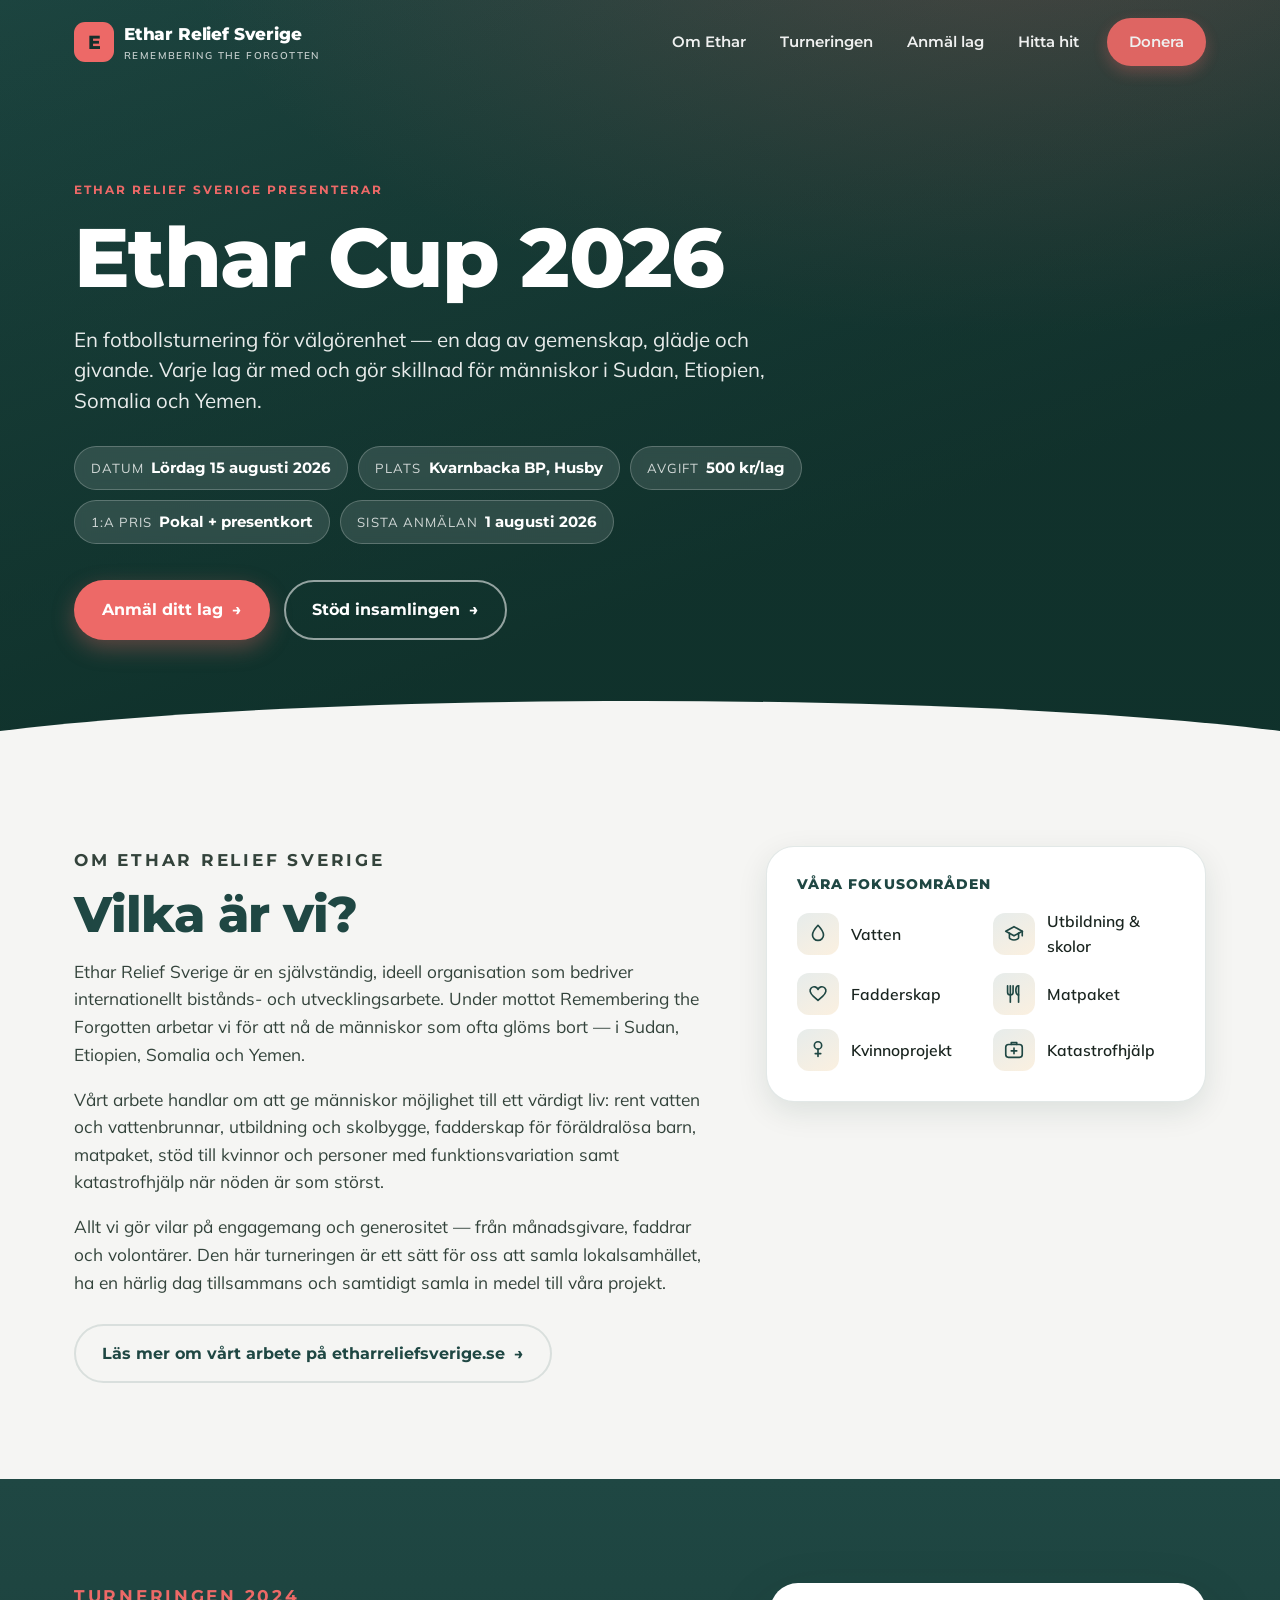
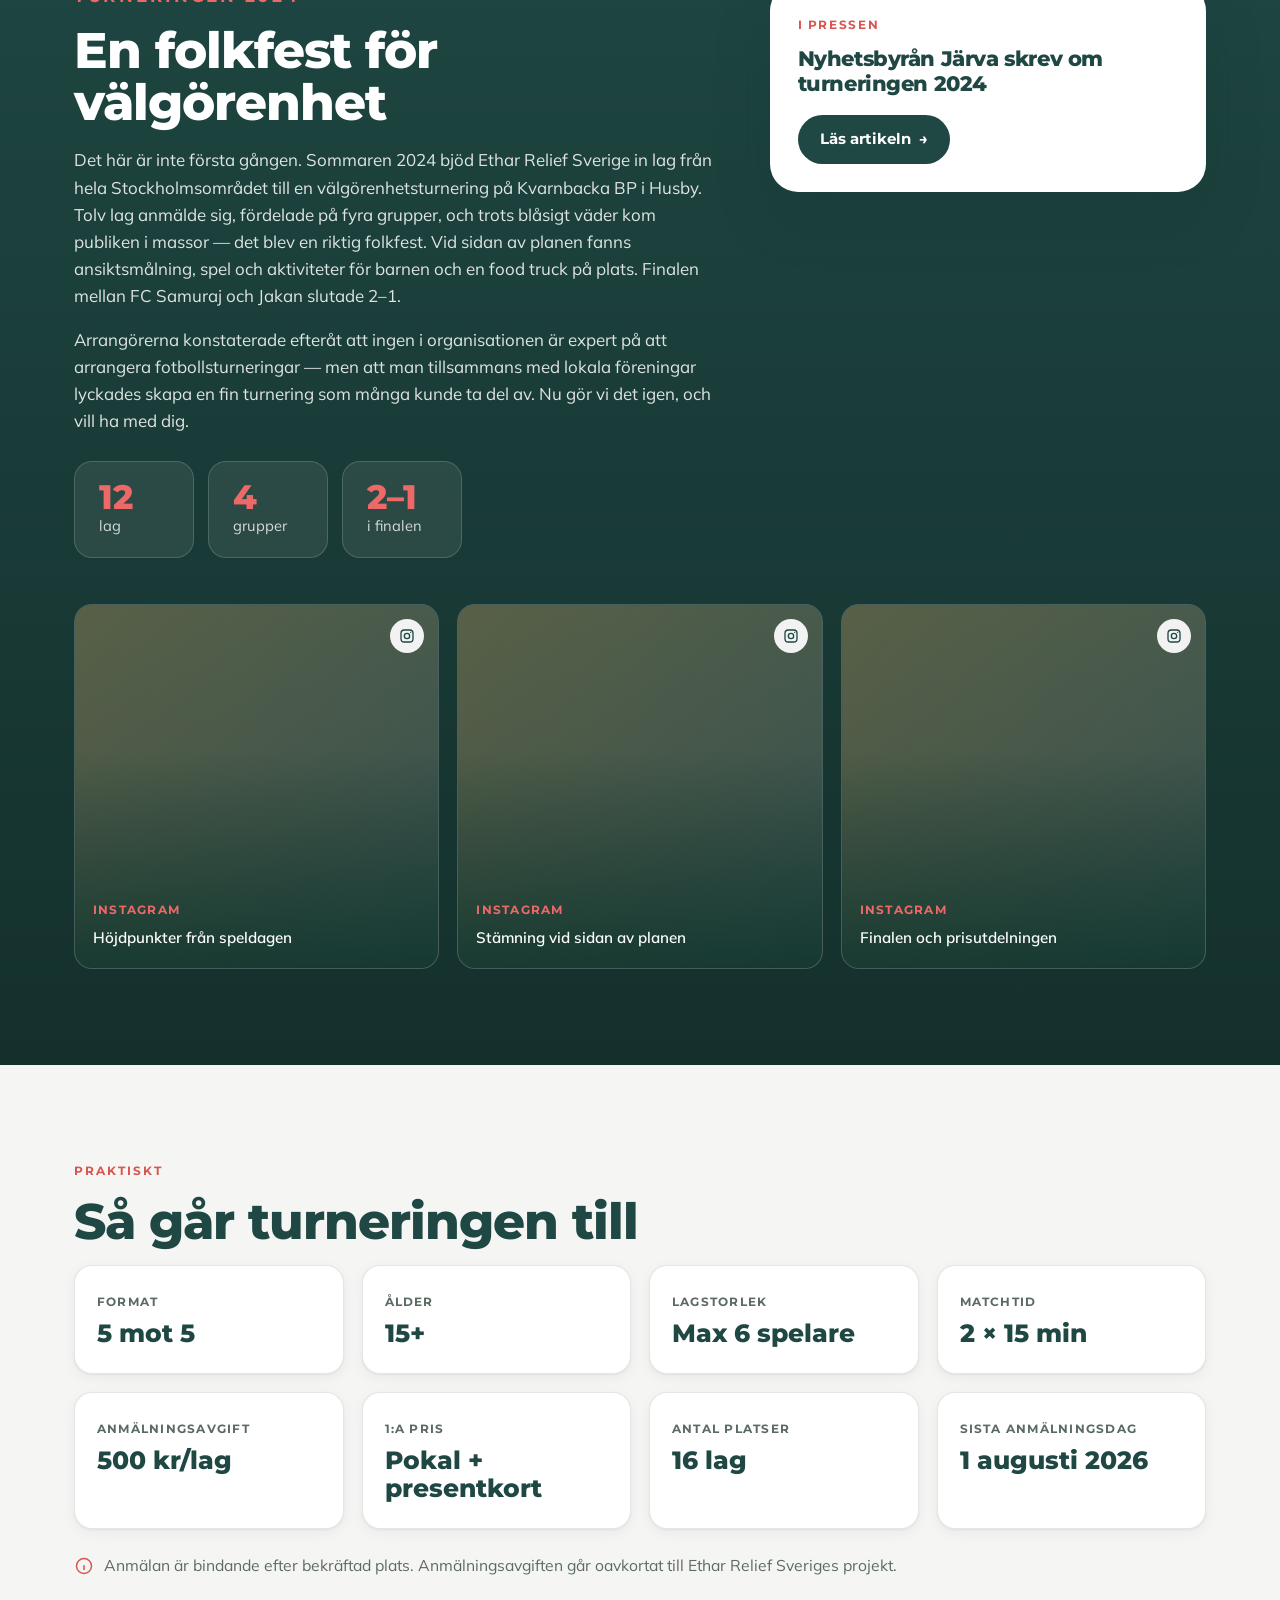
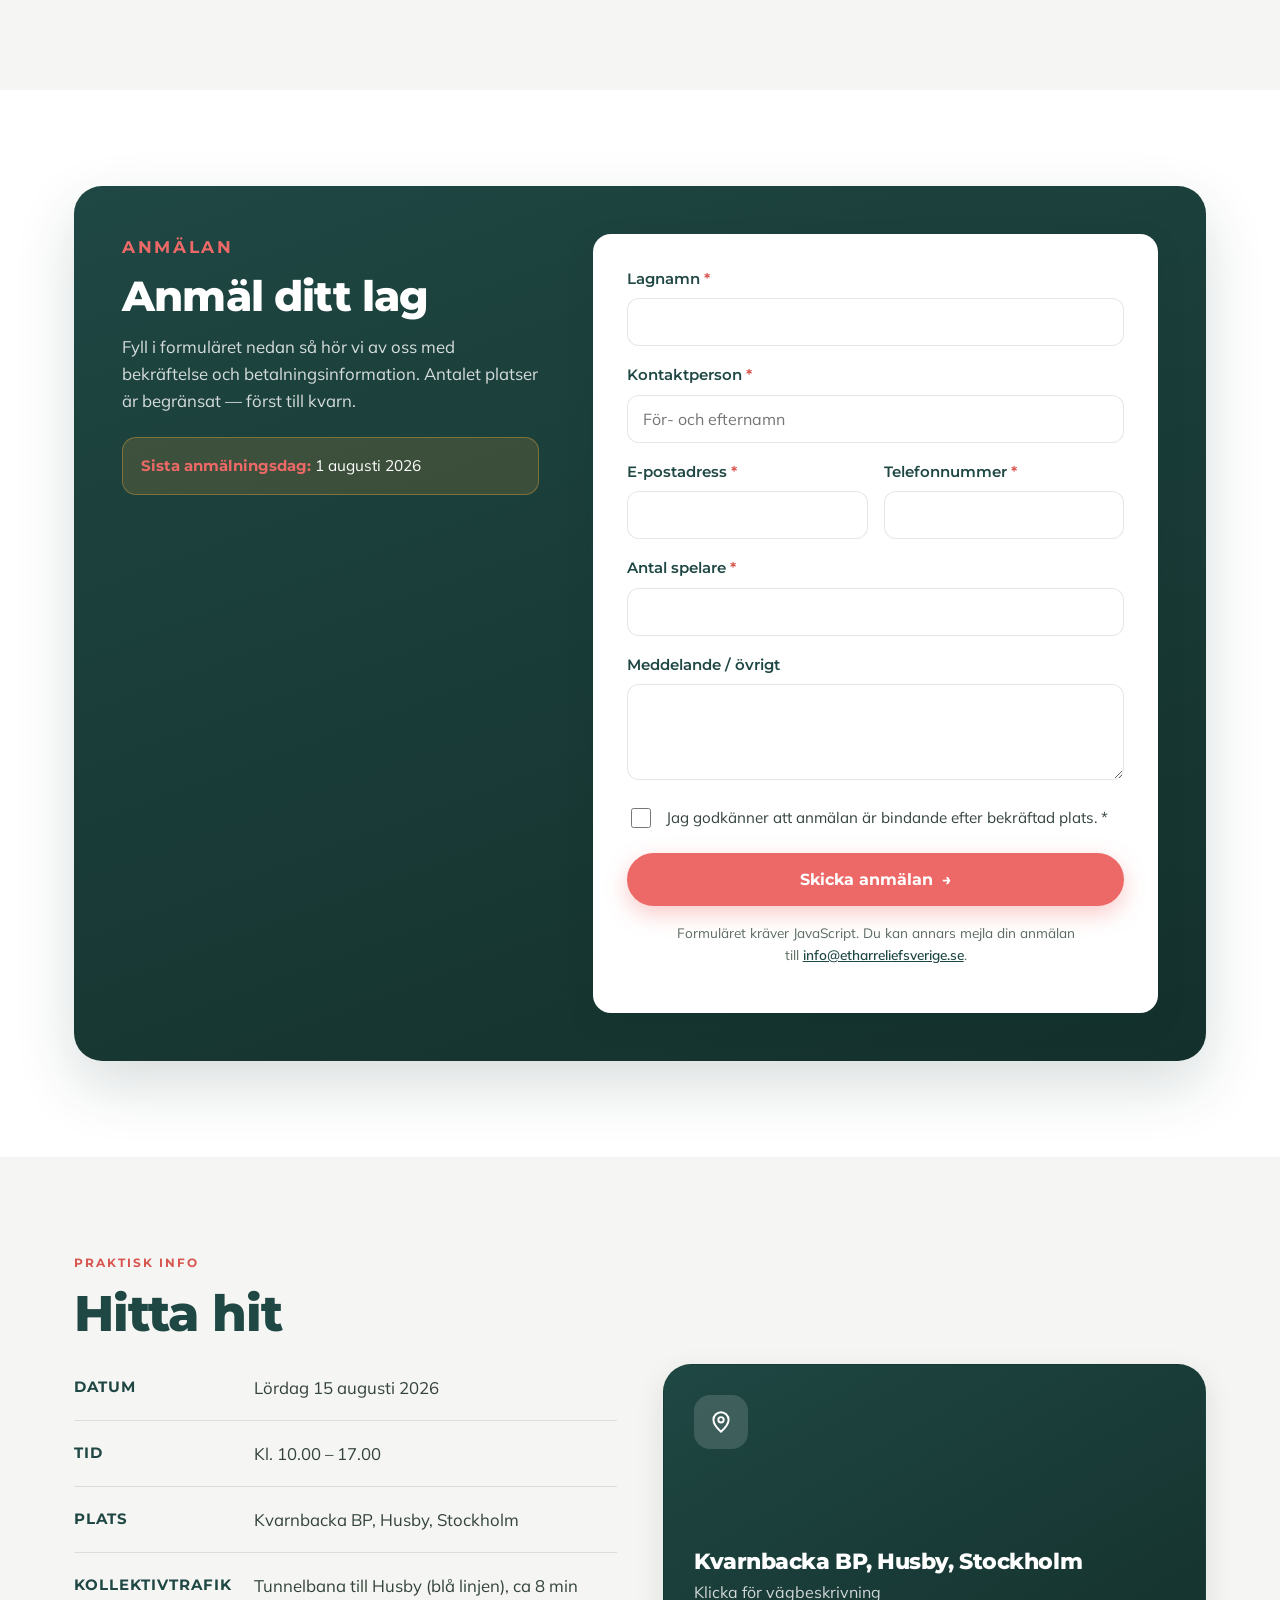
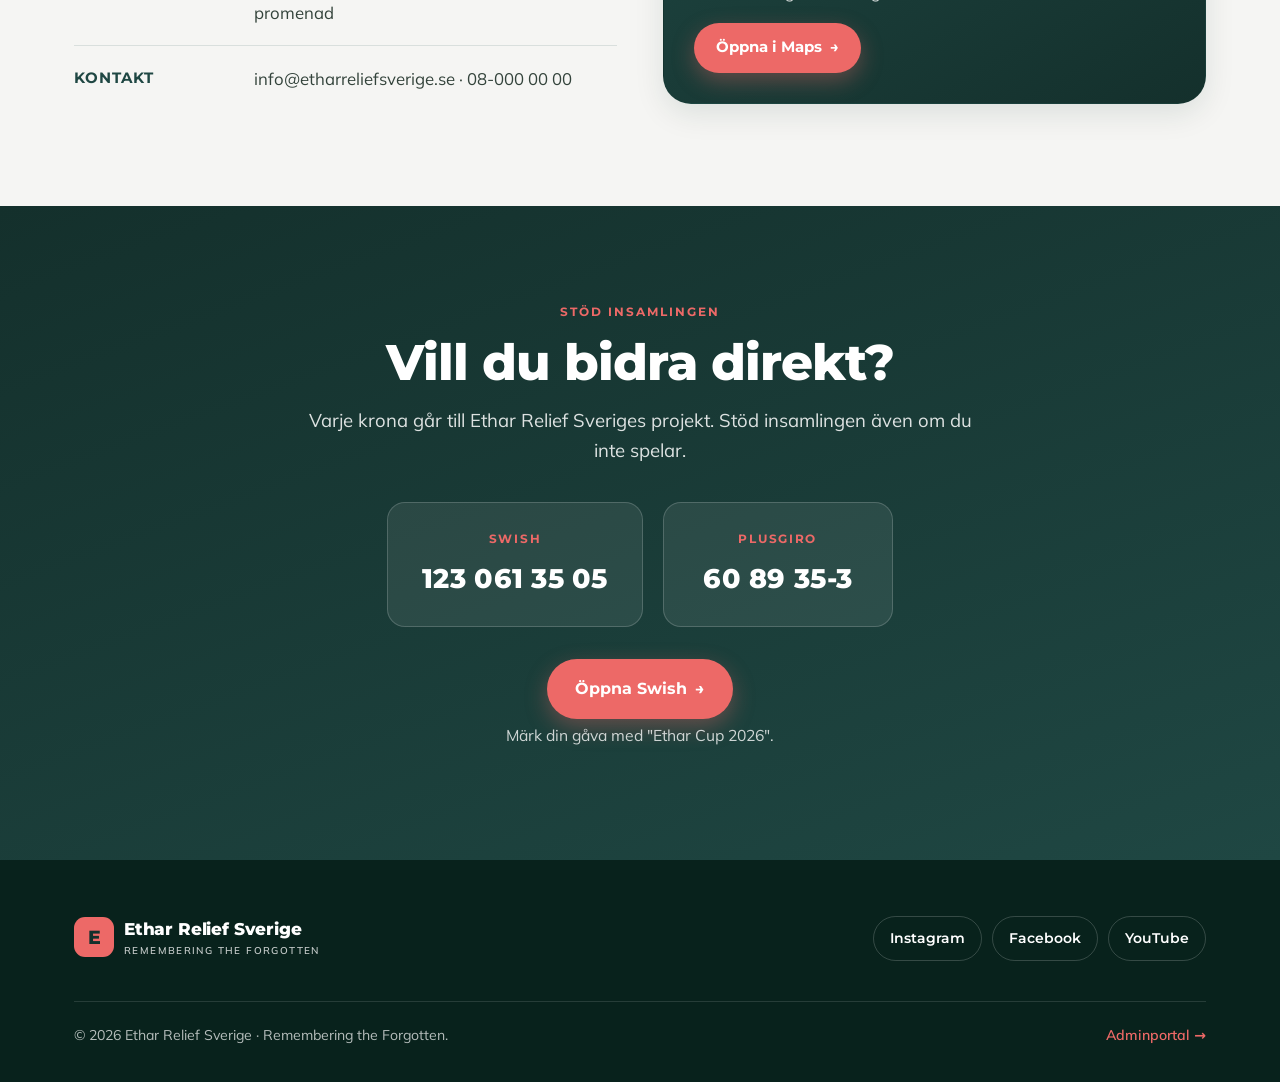
==== index.html @ 17d0b9e7 "Add Ethar Cup site and admin portal Implements the Ethar Cup 2026 charity-tournament site from the d" ====
<!DOCTYPE html>
<html lang="sv">
<head>
<meta charset="utf-8">
<meta name="viewport" content="width=device-width, initial-scale=1">
<title>Ethar Cup 2026 — Ethar Relief Sverige</title>
<meta name="description" content="Ethar Cup — en fotbollsturnering för välgörenhet. En dag av gemenskap, glädje och givande till förmån för människor i Sudan, Etiopien, Somalia och Yemen. Anmäl ditt lag idag.">
<meta name="theme-color" content="#1F4743">

<!-- Open Graph -->
<meta property="og:type" content="website">
<meta property="og:locale" content="sv_SE">
<meta property="og:site_name" content="Ethar Relief Sverige">
<meta property="og:title" content="Ethar Cup 2026 — fotboll för välgörenhet">
<meta property="og:description" content="En folkfest för en god sak. Anmäl ditt lag och var med och gör skillnad.">
<!-- TODO: byt ut mot en riktig delningsbild, t.ex. og-image.jpg (1200×630) -->
<meta property="og:image" content="og-image.jpg">
<meta name="twitter:card" content="summary_large_image">

<!-- favicon-platshållare -->
<link rel="icon" href="data:image/svg+xml,%3Csvg xmlns='http://www.w3.org/2000/svg' viewBox='0 0 64 64'%3E%3Crect width='64' height='64' rx='14' fill='%231F4743'/%3E%3Ctext x='32' y='44' font-family='Montserrat,sans-serif' font-size='34' font-weight='800' fill='%23ED6967' text-anchor='middle'%3EE%3C/text%3E%3C/svg%3E">

<link rel="preconnect" href="https://fonts.googleapis.com">
<link rel="preconnect" href="https://fonts.gstatic.com" crossorigin>
<link href="https://fonts.googleapis.com/css2?family=Montserrat:wght@600;700;800&family=Mulish:wght@400;500;600;700&display=swap" rel="stylesheet">
<link rel="stylesheet" href="styles.css">
</head>
<body>

<header class="site-header" id="siteHeader">
  <div class="wrap header-inner">
    <a href="#top" class="brand" id="brandSlot" aria-label="Till toppen"></a>
    <nav class="nav" id="navSlot" aria-label="Huvudmeny"></nav>
    <button class="hamburger" id="hamburger" aria-label="Öppna meny" aria-controls="mobileMenu" aria-expanded="false">
      <span></span><span></span><span></span>
    </button>
  </div>
</header>

<div class="mobile-menu" id="mobileMenu" role="dialog" aria-modal="true" aria-label="Meny">
  <button class="mm-close" id="mmClose" aria-label="Stäng meny">
    <svg width="30" height="30" viewBox="0 0 24 24" fill="none" stroke="currentColor" stroke-width="2" stroke-linecap="round"><path d="M6 6l12 12M18 6L6 18"/></svg>
  </button>
  <nav id="mobileNav" aria-label="Mobilmeny"></nav>
</div>

<main id="top">
  <section class="hero" id="hero"></section>
  <section class="section about" id="om"></section>
  <section class="section folkfest" id="folkfest"></section>
  <section class="section format" id="turneringen"></section>
  <section class="section form-section" id="anmal"></section>
  <section class="section findus" id="hittahit"></section>
  <section class="section donate" id="donera"></section>
</main>

<footer class="site-footer" id="footer"></footer>

<noscript>
  <div style="background:#1F4743;color:#fff;padding:20px;text-align:center;font-family:sans-serif">
    Den här sidan använder JavaScript för att visa innehåll och ta emot anmälningar.
    Aktivera JavaScript, eller mejla din laganmälan till <a style="color:#ED6967" href="mailto:info@etharreliefsverige.se">info@etharreliefsverige.se</a>.
  </div>
</noscript>

<!-- Inbäddad standardkonfiguration: visas direkt och som fallback om config.json saknas.
     Redigera innehåll i adminportalen (admin.html) som sparar ett nytt config.json. -->
<script id="defaultConfig" type="application/json">
{
  "brand": {
    "name": "Ethar Relief Sverige",
    "tagline": "Remembering the Forgotten",
    "logoUrl": "",
    "primary": "#1F4743",
    "primaryDark": "#14302C",
    "accent": "#ED6967",
    "accentDark": "#D85650",
    "bg": "#F5F5F3"
  },
  "nav": {
    "donateLabel": "Donera",
    "items": [
      { "label": "Om Ethar", "target": "om" },
      { "label": "Turneringen", "target": "turneringen" },
      { "label": "Anmäl lag", "target": "anmal" },
      { "label": "Hitta hit", "target": "hittahit" }
    ]
  },
  "hero": {
    "eyebrow": "Ethar Relief Sverige presenterar",
    "title": "Ethar Cup 2026",
    "subtitle": "En fotbollsturnering för välgörenhet — en dag av gemenskap, glädje och givande. Varje lag är med och gör skillnad för människor i Sudan, Etiopien, Somalia och Yemen.",
    "imageUrl": "",
    "chips": [
      { "label": "Datum", "value": "Lördag 15 augusti 2026" },
      { "label": "Plats", "value": "Kvarnbacka BP, Husby" },
      { "label": "Avgift", "value": "500 kr/lag" },
      { "label": "1:a pris", "value": "Pokal + presentkort" },
      { "label": "Sista anmälan", "value": "1 augusti 2026" }
    ],
    "ctaPrimary": { "label": "Anmäl ditt lag", "target": "anmal" },
    "ctaSecondary": { "label": "Stöd insamlingen", "target": "donera" }
  },
  "about": {
    "title": "Vilka är vi?",
    "paragraphs": [
      "Ethar Relief Sverige är en självständig, ideell organisation som bedriver internationellt bistånds- och utvecklingsarbete. Under mottot Remembering the Forgotten arbetar vi för att nå de människor som ofta glöms bort — i Sudan, Etiopien, Somalia och Yemen.",
      "Vårt arbete handlar om att ge människor möjlighet till ett värdigt liv: rent vatten och vattenbrunnar, utbildning och skolbygge, fadderskap för föräldralösa barn, matpaket, stöd till kvinnor och personer med funktionsvariation samt katastrofhjälp när nöden är som störst.",
      "Allt vi gör vilar på engagemang och generositet — från månadsgivare, faddrar och volontärer. Den här turneringen är ett sätt för oss att samla lokalsamhället, ha en härlig dag tillsammans och samtidigt samla in medel till våra projekt."
    ],
    "linkText": "Läs mer om vårt arbete på etharreliefsverige.se",
    "linkUrl": "https://www.etharreliefsverige.se/",
    "focusAreas": [
      { "icon": "water", "label": "Vatten" },
      { "icon": "school", "label": "Utbildning & skolor" },
      { "icon": "heart", "label": "Fadderskap" },
      { "icon": "food", "label": "Matpaket" },
      { "icon": "women", "label": "Kvinnoprojekt" },
      { "icon": "aid", "label": "Katastrofhjälp" }
    ]
  },
  "social": {
    "title": "En folkfest för välgörenhet",
    "paragraphs": [
      "Det här är inte första gången. Sommaren 2024 bjöd Ethar Relief Sverige in lag från hela Stockholmsområdet till en välgörenhetsturnering på Kvarnbacka BP i Husby. Tolv lag anmälde sig, fördelade på fyra grupper, och trots blåsigt väder kom publiken i massor — det blev en riktig folkfest. Vid sidan av planen fanns ansiktsmålning, spel och aktiviteter för barnen och en food truck på plats. Finalen mellan FC Samuraj och Jakan slutade 2–1.",
      "Arrangörerna konstaterade efteråt att ingen i organisationen är expert på att arrangera fotbollsturneringar — men att man tillsammans med lokala föreningar lyckades skapa en fin turnering som många kunde ta del av. Nu gör vi det igen, och vill ha med dig."
    ],
    "stats": [
      { "value": "12", "label": "lag" },
      { "value": "4", "label": "grupper" },
      { "value": "2–1", "label": "i finalen" }
    ],
    "press": {
      "kicker": "I pressen",
      "title": "Nyhetsbyrån Järva skrev om turneringen 2024",
      "linkText": "Läs artikeln",
      "linkUrl": "https://www.nyhetsbyranjarva.se/fotbollsturnering-for-valgorenhet/"
    },
    "instagram": [
      { "url": "https://www.instagram.com/p/DMIUlujI0Ue/", "caption": "Höjdpunkter från speldagen" },
      { "url": "https://www.instagram.com/p/DMZwj5voT07/", "caption": "Stämning vid sidan av planen" },
      { "url": "https://www.instagram.com/p/DM_U0Iwon1z/", "caption": "Finalen och prisutdelningen" }
    ]
  },
  "format": {
    "title": "Så går turneringen till",
    "items": [
      { "label": "Format", "value": "5 mot 5" },
      { "label": "Ålder", "value": "15+" },
      { "label": "Lagstorlek", "value": "Max 6 spelare" },
      { "label": "Matchtid", "value": "2 × 15 min" },
      { "label": "Anmälningsavgift", "value": "500 kr/lag" },
      { "label": "1:a pris", "value": "Pokal + presentkort" },
      { "label": "Antal platser", "value": "16 lag" },
      { "label": "Sista anmälningsdag", "value": "1 augusti 2026" }
    ],
    "note": "Anmälan är bindande efter bekräftad plats. Anmälningsavgiften går oavkortat till Ethar Relief Sveriges projekt."
  },
  "teamForm": {
    "title": "Anmäl ditt lag",
    "intro": "Fyll i formuläret nedan så hör vi av oss med bekräftelse och betalningsinformation. Antalet platser är begränsat — först till kvarn.",
    "fallbackEmail": "info@etharreliefsverige.se",
    "successTitle": "Tack för din anmälan!",
    "successText": "Vi har tagit emot din laganmälan och återkommer med bekräftelse och betalningsinformation så snart vi kan."
  },
  "findus": {
    "title": "Hitta hit",
    "items": [
      { "label": "Datum", "value": "Lördag 15 augusti 2026" },
      { "label": "Tid", "value": "Kl. 10.00 – 17.00" },
      { "label": "Plats", "value": "Kvarnbacka BP, Husby, Stockholm" },
      { "label": "Kollektivtrafik", "value": "Tunnelbana till Husby (blå linjen), ca 8 min promenad" },
      { "label": "Kontakt", "value": "info@etharreliefsverige.se · 08-000 00 00" }
    ],
    "mapsQuery": "Kvarnbacka BP, Husby, Stockholm",
    "mapsLabel": "Öppna i Maps"
  },
  "donate": {
    "title": "Vill du bidra direkt?",
    "intro": "Varje krona går till Ethar Relief Sveriges projekt. Stöd insamlingen även om du inte spelar.",
    "swish": "123 061 35 05",
    "plusgiro": "60 89 35-3",
    "swishUrl": "https://app.swish.nu/1/p/sw/?sw=1230613505",
    "message": "Märk din gåva med \"Ethar Cup 2026\"."
  },
  "footer": {
    "socials": [
      { "label": "Instagram", "url": "https://www.instagram.com/etharreliefsverige/" },
      { "label": "Facebook", "url": "https://www.facebook.com/etharreliefsverige" },
      { "label": "YouTube", "url": "https://www.youtube.com/c/EtharRelief" }
    ],
    "copyright": "© 2026 Ethar Relief Sverige · Remembering the Forgotten."
  },
  "settings": {
    "formEndpoint": "",
    "adminPassword": "ethar2026"
  }
}
</script>
<script>
  try { window.DEFAULT_CONFIG = JSON.parse(document.getElementById("defaultConfig").textContent); }
  catch(e){ window.DEFAULT_CONFIG = {}; console.error("Kunde inte läsa standardkonfiguration", e); }
</script>
<script src="app.js"></script>
</body>
</html>
---- styles.css ----
/* ===========================================================
   Ethar Cup — public site styles
   Warm, premium charity-tournament theme
   Colors are injected at runtime from config (see app.js)
   =========================================================== */

:root{
  --primary:#1F4743;
  --primary-dark:#14302C;
  --accent:#ED6967;
  --accent-dark:#D85650;
  --bg:#F5F5F3;
  --surface:#FFFFFF;
  --ink:#19241F;
  --muted:#5C6B62;
  --line:rgba(17,70,59,.12);
  --shadow-sm:0 1px 2px rgba(12,51,43,.06), 0 4px 14px rgba(12,51,43,.05);
  --shadow-md:0 10px 30px rgba(12,51,43,.10);
  --shadow-lg:0 24px 60px rgba(12,51,43,.16);
  --radius:18px;
  --radius-sm:12px;
  --radius-lg:28px;
  --maxw:1180px;
  --font-head:"Montserrat",system-ui,sans-serif;
  --font-body:"Mulish",system-ui,sans-serif;
}

*{box-sizing:border-box;}
html{scroll-behavior:smooth;scroll-padding-top:84px;}
body{
  margin:0;
  font-family:var(--font-body);
  color:var(--ink);
  background:var(--bg);
  line-height:1.6;
  -webkit-font-smoothing:antialiased;
  text-rendering:optimizeLegibility;
}
img{max-width:100%;display:block;}
a{color:inherit;text-decoration:none;}
h1,h2,h3,h4{font-family:var(--font-head);font-weight:800;line-height:1.05;margin:0;letter-spacing:-.02em;}
p{margin:0 0 1em;text-wrap:pretty;}
:focus-visible{outline:3px solid var(--accent);outline-offset:2px;border-radius:6px;}

.wrap{max-width:var(--maxw);margin:0 auto;padding:0 24px;}
.section{padding:96px 0;}
.eyebrow{
  font-family:var(--font-head);font-weight:700;text-transform:uppercase;
  letter-spacing:.16em;font-size:.78rem;color:var(--accent-dark);margin:0 0 14px;
}
.section-title{font-size:clamp(2rem,4.4vw,3.1rem);color:var(--primary);margin:0 0 18px;}
.lede{font-size:1.16rem;color:var(--muted);max-width:62ch;}

/* ---------- buttons ---------- */
.btn{
  display:inline-flex;align-items:center;gap:.55em;justify-content:center;
  font-family:var(--font-head);font-weight:700;font-size:1rem;
  padding:15px 26px;border-radius:999px;border:2px solid transparent;
  cursor:pointer;transition:transform .15s ease,box-shadow .2s ease,background .2s ease,color .2s ease;
  white-space:nowrap;
}
.btn .arrow{transition:transform .2s ease;}
.btn:hover .arrow{transform:translateX(4px);}
.btn-primary{background:var(--accent);color:#fff;box-shadow:0 8px 22px rgba(237,105,103,.35);}
.btn-primary:hover{transform:translateY(-2px);box-shadow:0 12px 30px rgba(237,105,103,.45);background:var(--accent-dark);color:#fff;}
.btn-ghost{background:transparent;color:#fff;border-color:rgba(255,255,255,.55);}
.btn-ghost:hover{background:rgba(255,255,255,.12);transform:translateY(-2px);}
.btn-dark{background:var(--primary);color:#fff;}
.btn-dark:hover{background:var(--primary-dark);transform:translateY(-2px);}
.btn-outline{background:transparent;color:var(--primary);border-color:var(--line);}
.btn-outline:hover{border-color:var(--primary);background:rgba(17,70,59,.04);}
.btn-sm{padding:11px 20px;font-size:.92rem;}

/* ---------- header ---------- */
.site-header{
  position:sticky;top:0;z-index:60;
  transition:background .3s ease,box-shadow .3s ease,padding .25s ease;
  padding:18px 0;background:transparent;
}
.site-header.scrolled{background:rgba(251,247,239,.92);backdrop-filter:blur(12px);box-shadow:0 2px 18px rgba(12,51,43,.10);padding:12px 0;}
.header-inner{display:flex;align-items:center;justify-content:space-between;gap:20px;}
.brand{display:flex;align-items:center;gap:12px;}
.brand-logo{height:42px;width:auto;}
.brand-fallback{
  display:flex;align-items:center;gap:10px;font-family:var(--font-head);font-weight:800;
  color:#fff;font-size:1.05rem;letter-spacing:-.01em;
}
.brand-mark{
  width:40px;height:40px;border-radius:11px;background:var(--accent);color:var(--primary-dark);
  display:grid;place-items:center;font-weight:800;font-family:var(--font-head);font-size:1.2rem;flex:none;
}
.scrolled .brand-fallback{color:var(--primary);}
.brand-fallback small{display:block;font-weight:600;font-size:.62rem;letter-spacing:.14em;text-transform:uppercase;opacity:.75;font-family:var(--font-body);}

.nav{display:flex;align-items:center;gap:6px;}
.nav a{
  font-family:var(--font-head);font-weight:600;font-size:.95rem;color:#fff;
  padding:9px 14px;border-radius:999px;transition:background .18s ease,color .18s ease;opacity:.92;
}
.nav a:hover{background:rgba(255,255,255,.14);opacity:1;}
.scrolled .nav a{color:var(--primary);}
.scrolled .nav a:hover{background:rgba(17,70,59,.07);}
.nav .btn-donate{margin-left:8px;background:var(--accent);color:#fff;padding:10px 20px;box-shadow:0 6px 16px rgba(237,105,103,.32);}
.nav .btn-donate:hover{background:var(--accent-dark);color:#fff;}

.hamburger{
  display:none;background:transparent;border:0;cursor:pointer;padding:8px;border-radius:10px;
}
.hamburger span{display:block;width:26px;height:2.5px;background:#fff;border-radius:3px;margin:5px 0;transition:.25s;}
.scrolled .hamburger span{background:var(--primary);}

/* ---------- hero ---------- */
.hero{
  position:relative;color:#fff;overflow:hidden;margin-top:-86px;padding-top:86px;
  background:
    radial-gradient(120% 100% at 80% -10%, rgba(237,105,103,.26), transparent 55%),
    linear-gradient(160deg,var(--primary) 0%, var(--primary-dark) 70%);
}
.hero-photo{
  position:absolute;inset:0;z-index:0;background-size:cover;background-position:center;opacity:.32;
  mix-blend-mode:luminosity;
}
.hero::after{content:"";position:absolute;inset:0;z-index:1;background:linear-gradient(180deg,rgba(12,51,43,.15),rgba(12,51,43,.55));}
.hero-inner{position:relative;z-index:2;padding:96px 0 110px;max-width:760px;}
.hero .eyebrow{color:var(--accent);}
.hero h1{font-size:clamp(2.8rem,7vw,5.2rem);font-weight:800;margin:0 0 22px;}
.hero-sub{font-size:1.28rem;line-height:1.5;color:rgba(255,255,255,.9);max-width:60ch;margin:0 0 30px;}
.chips{display:flex;flex-wrap:wrap;gap:10px;margin:0 0 36px;}
.chip{
  display:inline-flex;align-items:baseline;gap:7px;background:rgba(255,255,255,.12);
  border:1px solid rgba(255,255,255,.22);backdrop-filter:blur(6px);
  padding:9px 16px;border-radius:999px;font-size:.95rem;
}
.chip b{font-family:var(--font-head);font-weight:700;}
.chip span{opacity:.78;font-size:.82rem;text-transform:uppercase;letter-spacing:.08em;}
.hero-cta{display:flex;flex-wrap:wrap;gap:14px;}

/* curved divider */
.hero-curve{position:relative;z-index:2;height:0;}
.hero-curve svg{position:absolute;bottom:-1px;left:0;width:100%;height:60px;display:block;fill:var(--bg);}

/* ---------- about ---------- */
.about{background:var(--bg);}
.about-grid{display:grid;grid-template-columns:1.3fr .9fr;gap:56px;align-items:start;}
.about-text p{font-size:1.08rem;color:#33433b;}
.about-text .btn{margin-top:10px;}
.focus-card{
  background:var(--surface);border:1px solid var(--line);border-radius:var(--radius-lg);
  padding:30px;box-shadow:var(--shadow-md);
}
.focus-card h3{font-size:1.05rem;color:var(--primary);margin-bottom:18px;text-transform:uppercase;letter-spacing:.08em;font-size:.85rem;}
.focus-list{display:grid;grid-template-columns:1fr 1fr;gap:14px;}
.focus-item{display:flex;align-items:center;gap:12px;font-weight:600;color:var(--ink);font-size:.98rem;}
.focus-ico{
  width:42px;height:42px;border-radius:12px;flex:none;display:grid;place-items:center;
  background:linear-gradient(150deg,rgba(17,70,59,.10),rgba(230,162,60,.16));color:var(--primary);
}
.focus-ico svg{width:22px;height:22px;}

/* ---------- folkfest / social ---------- */
.folkfest{background:linear-gradient(180deg,var(--primary),var(--primary-dark));color:#fff;position:relative;overflow:hidden;}
.folkfest .section-title{color:#fff;}
.folkfest .lede{color:rgba(255,255,255,.85);}
.folkfest-grid{display:grid;grid-template-columns:1.25fr .85fr;gap:54px;align-items:start;margin-top:8px;}
.folkfest-text p{color:rgba(255,255,255,.86);font-size:1.06rem;}
.stat-row{display:flex;gap:14px;flex-wrap:wrap;margin-top:26px;}
.stat{
  background:rgba(255,255,255,.08);border:1px solid rgba(255,255,255,.16);border-radius:18px;
  padding:18px 24px;min-width:120px;
}
.stat b{display:block;font-family:var(--font-head);font-weight:800;font-size:2.1rem;color:var(--accent);line-height:1;}
.stat span{font-size:.92rem;color:rgba(255,255,255,.8);}
.press-card{
  background:var(--surface);color:var(--ink);border-radius:var(--radius-lg);padding:28px;
  box-shadow:var(--shadow-lg);
}
.press-card .kicker{font-family:var(--font-head);font-weight:700;text-transform:uppercase;letter-spacing:.14em;font-size:.72rem;color:var(--accent-dark);}
.press-card h3{font-size:1.3rem;color:var(--primary);margin:10px 0 18px;line-height:1.2;}
.ig-grid{display:grid;grid-template-columns:repeat(3,1fr);gap:18px;margin-top:46px;}
.ig-card{
  display:block;border-radius:var(--radius);overflow:hidden;background:rgba(255,255,255,.06);
  border:1px solid rgba(255,255,255,.16);transition:transform .2s ease,box-shadow .2s ease;
  aspect-ratio:1/1;position:relative;
}
.ig-card:hover{transform:translateY(-4px);box-shadow:var(--shadow-lg);}
.ig-thumb{position:absolute;inset:0;background-size:cover;background-position:center;
  background-color:rgba(255,255,255,.05);
  background-image:linear-gradient(135deg,rgba(230,162,60,.22),rgba(255,255,255,.04));}
.ig-overlay{position:absolute;inset:0;display:flex;flex-direction:column;justify-content:flex-end;
  padding:18px;background:linear-gradient(180deg,rgba(12,51,43,0) 40%,rgba(12,51,43,.78));}
.ig-overlay .ig-tag{display:inline-flex;align-items:center;gap:7px;font-size:.78rem;font-weight:700;
  font-family:var(--font-head);text-transform:uppercase;letter-spacing:.1em;color:var(--accent);}
.ig-overlay p{margin:6px 0 0;font-size:.95rem;color:#fff;font-weight:600;}
.ig-card .play-ico{position:absolute;top:14px;right:14px;width:34px;height:34px;border-radius:50%;
  background:rgba(255,255,255,.92);display:grid;place-items:center;color:var(--primary);}

/* ---------- format ---------- */
.format{background:var(--bg);}
.format-grid{display:grid;grid-template-columns:repeat(4,1fr);gap:18px;margin-top:14px;}
.fmt-card{
  background:var(--surface);border:1px solid var(--line);border-radius:var(--radius);
  padding:26px 22px;box-shadow:var(--shadow-sm);transition:transform .18s ease,box-shadow .2s ease;
}
.fmt-card:hover{transform:translateY(-3px);box-shadow:var(--shadow-md);}
.fmt-card .lbl{font-size:.78rem;text-transform:uppercase;letter-spacing:.1em;color:var(--muted);font-weight:700;font-family:var(--font-head);}
.fmt-card .val{font-family:var(--font-head);font-weight:800;font-size:1.55rem;color:var(--primary);margin-top:8px;line-height:1.1;}
.format-note{margin-top:24px;font-size:.98rem;color:var(--muted);display:flex;gap:10px;align-items:flex-start;}
.format-note svg{flex:none;color:var(--accent-dark);margin-top:3px;}

/* ---------- forms ---------- */
.form-section{background:var(--surface);position:relative;}
.form-shell{
  display:grid;grid-template-columns:.85fr 1.15fr;gap:54px;align-items:start;
  background:linear-gradient(160deg,var(--primary),var(--primary-dark));
  border-radius:var(--radius-lg);padding:48px;box-shadow:var(--shadow-lg);color:#fff;
}
.form-aside .eyebrow{color:var(--accent);}
.form-aside h2{font-size:clamp(1.9rem,3.5vw,2.6rem);color:#fff;margin-bottom:16px;}
.form-aside p{color:rgba(255,255,255,.82);font-size:1.05rem;}
.form-aside .deadline{
  margin-top:22px;background:rgba(230,162,60,.16);border:1px solid rgba(230,162,60,.4);
  border-radius:14px;padding:16px 18px;font-size:.96rem;
}
.form-aside .deadline b{color:var(--accent);font-family:var(--font-head);}
.form-card{background:var(--surface);border-radius:var(--radius);padding:34px;color:var(--ink);box-shadow:var(--shadow-md);}
.field{margin-bottom:18px;}
.field label{display:block;font-family:var(--font-head);font-weight:600;font-size:.92rem;color:var(--primary);margin-bottom:7px;}
.field .req{color:var(--accent-dark);}
.field input,.field textarea{
  width:100%;font-family:var(--font-body);font-size:1rem;color:var(--ink);
  padding:13px 15px;border:1.5px solid var(--line);border-radius:12px;background:#fff;transition:border .18s ease,box-shadow .18s ease;
}
.field input:focus,.field textarea:focus{outline:none;border-color:var(--primary);box-shadow:0 0 0 3px rgba(17,70,59,.12);}
.field textarea{resize:vertical;min-height:96px;}
.field-row{display:grid;grid-template-columns:1fr 1fr;gap:16px;}
.check{display:flex;gap:12px;align-items:flex-start;margin:6px 0 22px;font-size:.95rem;color:#33433b;}
.check input{width:20px;height:20px;flex:none;margin-top:2px;accent-color:var(--primary);}
.form-card .btn-primary{width:100%;}
.form-fallback{margin-top:16px;font-size:.85rem;color:var(--muted);text-align:center;}
.form-fallback a{color:var(--primary);font-weight:600;text-decoration:underline;}
.form-msg{display:none;border-radius:14px;padding:18px 20px;margin-bottom:18px;font-size:.96rem;}
.form-msg.show{display:block;}
.form-msg.ok{background:rgba(17,70,59,.08);border:1px solid rgba(17,70,59,.25);color:var(--primary);}
.form-msg.err{background:#fdecec;border:1px solid #f3b4b4;color:#9b2222;}
.form-success{display:none;text-align:center;padding:30px 10px;}
.form-success.show{display:block;}
.form-success .ico{width:64px;height:64px;border-radius:50%;background:rgba(17,70,59,.1);color:var(--primary);display:grid;place-items:center;margin:0 auto 18px;}
.form-success h3{color:var(--primary);font-size:1.5rem;margin-bottom:10px;}
.form-success p{color:var(--muted);}

/* ---------- find us ---------- */
.findus{background:var(--bg);}
.findus-grid{display:grid;grid-template-columns:1fr 1fr;gap:46px;align-items:center;}
.info-list{display:flex;flex-direction:column;gap:2px;}
.info-row{display:grid;grid-template-columns:160px 1fr;gap:20px;padding:18px 0;border-bottom:1px solid var(--line);}
.info-row:last-child{border-bottom:0;}
.info-row .k{font-family:var(--font-head);font-weight:700;color:var(--primary);font-size:.95rem;text-transform:uppercase;letter-spacing:.06em;}
.info-row .v{color:#33433b;font-size:1.05rem;}
.map-card{
  border-radius:var(--radius-lg);overflow:hidden;box-shadow:var(--shadow-md);border:1px solid var(--line);
  background:linear-gradient(150deg,var(--primary),var(--primary-dark));color:#fff;
  min-height:340px;display:flex;flex-direction:column;justify-content:flex-end;padding:30px;position:relative;
}
.map-card .map-ico{position:absolute;top:30px;left:30px;width:54px;height:54px;border-radius:16px;background:rgba(255,255,255,.14);display:grid;place-items:center;}
.map-card h3{font-size:1.4rem;margin-bottom:6px;}
.map-card p{color:rgba(255,255,255,.8);margin-bottom:18px;}
.map-grid-bg{position:absolute;inset:0;opacity:.18;background-image:linear-gradient(rgba(255,255,255,.4) 1px,transparent 1px),linear-gradient(90deg,rgba(255,255,255,.4) 1px,transparent 1px);background-size:34px 34px;}
.map-card>*{position:relative;z-index:1;}

/* ---------- donate ---------- */
.donate{background:linear-gradient(160deg,var(--primary-dark),var(--primary));color:#fff;text-align:center;}
.donate .section-title{color:#fff;}
.donate .lede{color:rgba(255,255,255,.85);margin:0 auto 36px;}
.donate-cards{display:flex;gap:20px;justify-content:center;flex-wrap:wrap;margin-bottom:32px;}
.pay-card{background:rgba(255,255,255,.08);border:1px solid rgba(255,255,255,.18);border-radius:var(--radius);padding:26px 34px;min-width:230px;}
.pay-card .lbl{font-size:.78rem;text-transform:uppercase;letter-spacing:.14em;color:var(--accent);font-weight:700;font-family:var(--font-head);}
.pay-card .num{font-family:var(--font-head);font-weight:800;font-size:1.7rem;margin-top:8px;letter-spacing:.01em;}
.donate-msg{font-size:.98rem;color:rgba(255,255,255,.78);margin-top:4px;}

/* ---------- footer ---------- */
.site-footer{background:#08221C;color:rgba(255,255,255,.7);padding:56px 0 36px;}
.footer-inner{display:flex;justify-content:space-between;align-items:flex-start;gap:30px;flex-wrap:wrap;}
.footer-brand{display:flex;align-items:center;gap:12px;}
.footer-socials{display:flex;gap:10px;flex-wrap:wrap;}
.footer-socials a{display:inline-flex;align-items:center;gap:8px;padding:10px 16px;border-radius:999px;border:1px solid rgba(255,255,255,.18);color:#fff;font-family:var(--font-head);font-weight:600;font-size:.9rem;transition:background .18s ease;}
.footer-socials a:hover{background:rgba(255,255,255,.1);}
.footer-bottom{margin-top:40px;padding-top:22px;border-top:1px solid rgba(255,255,255,.12);font-size:.88rem;display:flex;justify-content:space-between;gap:16px;flex-wrap:wrap;}
.footer-bottom a{color:var(--accent);font-weight:600;}

/* ---------- mobile menu ---------- */
.mobile-menu{
  position:fixed;inset:0;z-index:80;background:var(--primary-dark);
  display:flex;flex-direction:column;padding:90px 28px 40px;gap:8px;
  transform:translateX(100%);transition:transform .3s ease;visibility:hidden;
}
.mobile-menu.open{transform:translateX(0);visibility:visible;}
.mobile-menu a{color:#fff;font-family:var(--font-head);font-weight:700;font-size:1.5rem;padding:14px 0;border-bottom:1px solid rgba(255,255,255,.12);}
.mobile-menu .btn{margin-top:20px;}
.mm-close{position:absolute;top:24px;right:24px;background:transparent;border:0;color:#fff;cursor:pointer;padding:8px;}

/* ---------- reveal animation ---------- */
.reveal{opacity:0;transform:translateY(26px);transition:opacity .7s ease,transform .7s ease;}
.reveal.in{opacity:1;transform:none;}
@media (prefers-reduced-motion:reduce){.reveal{opacity:1;transform:none;transition:none;}}

/* ---------- responsive ---------- */
@media (max-width:980px){
  .about-grid,.folkfest-grid,.findus-grid,.form-shell{grid-template-columns:1fr;gap:34px;}
  .format-grid{grid-template-columns:repeat(2,1fr);}
  .form-shell{padding:32px;}
}
@media (max-width:760px){
  .section{padding:68px 0;}
  .nav{display:none;}
  .hamburger{display:block;}
  .ig-grid{grid-template-columns:1fr;}
  .focus-list{grid-template-columns:1fr;}
  .info-row{grid-template-columns:1fr;gap:4px;padding:14px 0;}
  .field-row{grid-template-columns:1fr;}
  .hero-inner{padding:70px 0 84px;}
}
@media (max-width:480px){
  .format-grid{grid-template-columns:1fr;}
  .wrap{padding:0 18px;}
}
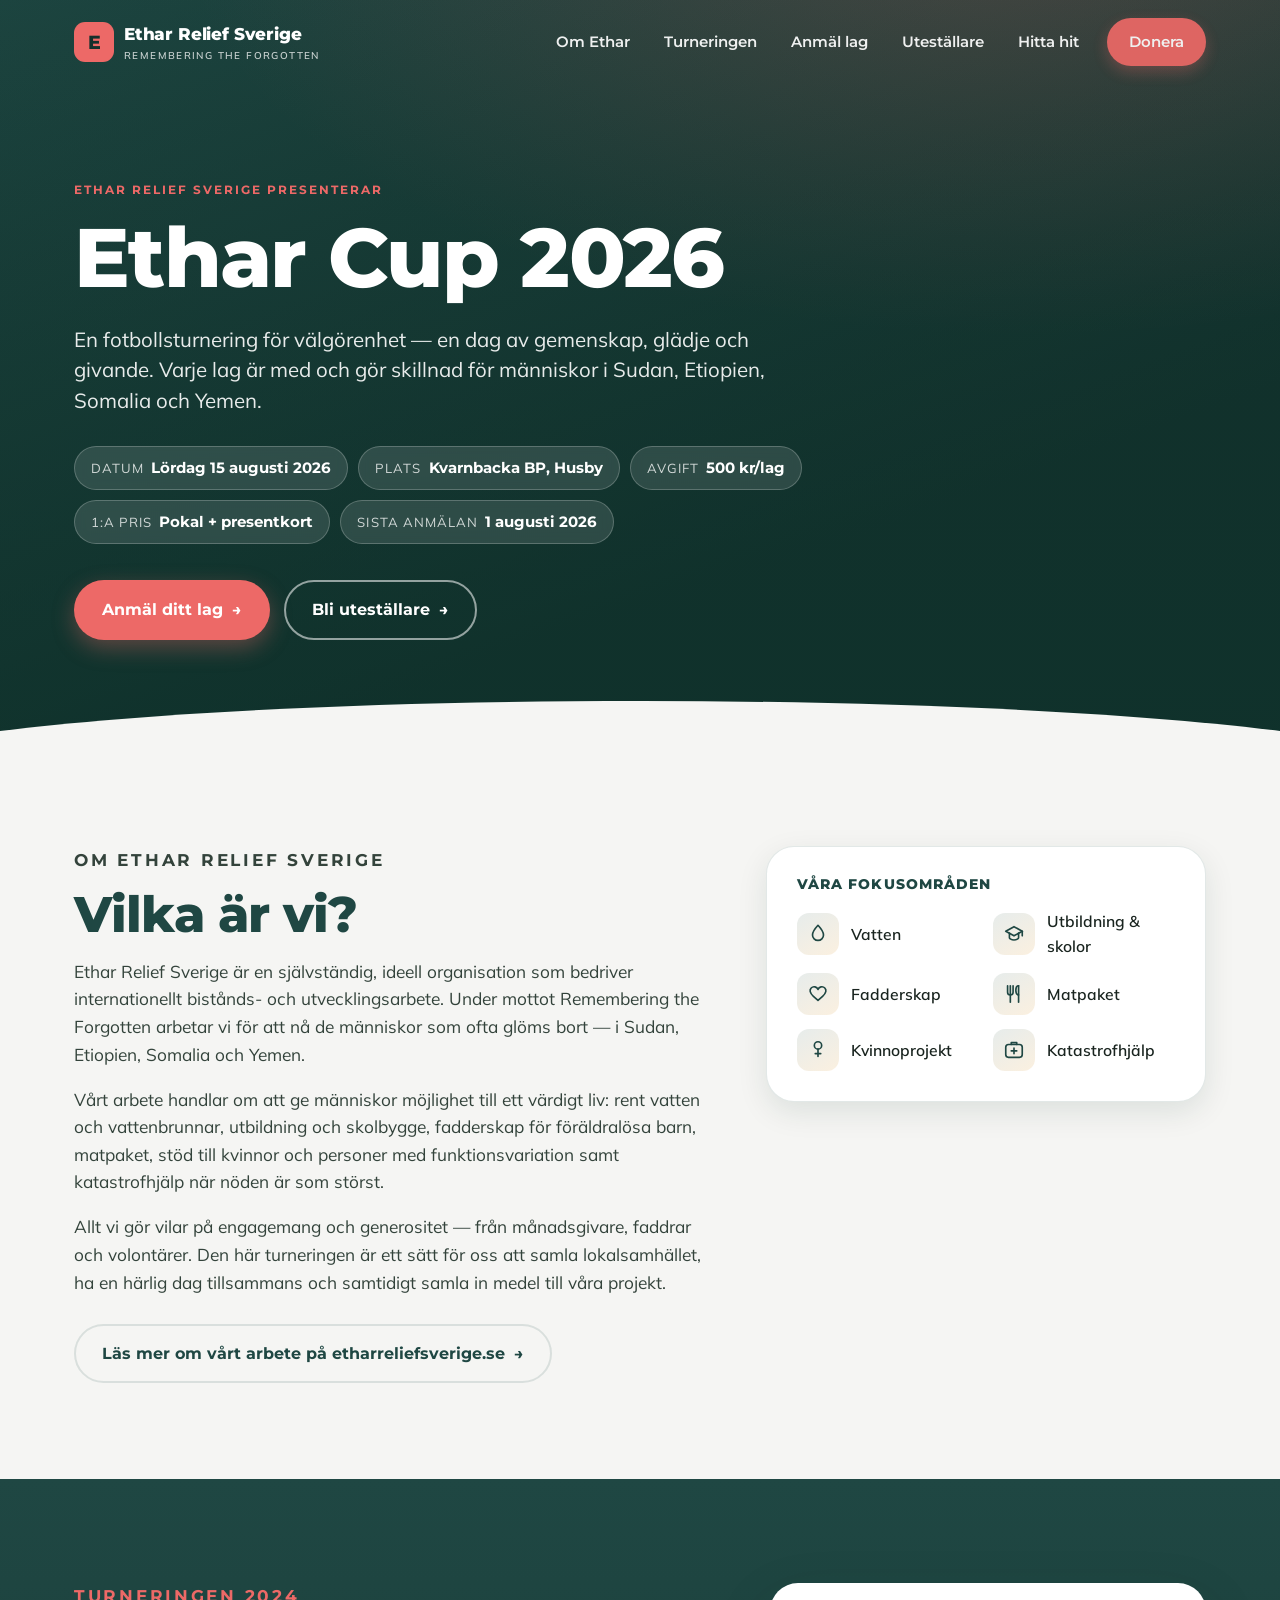
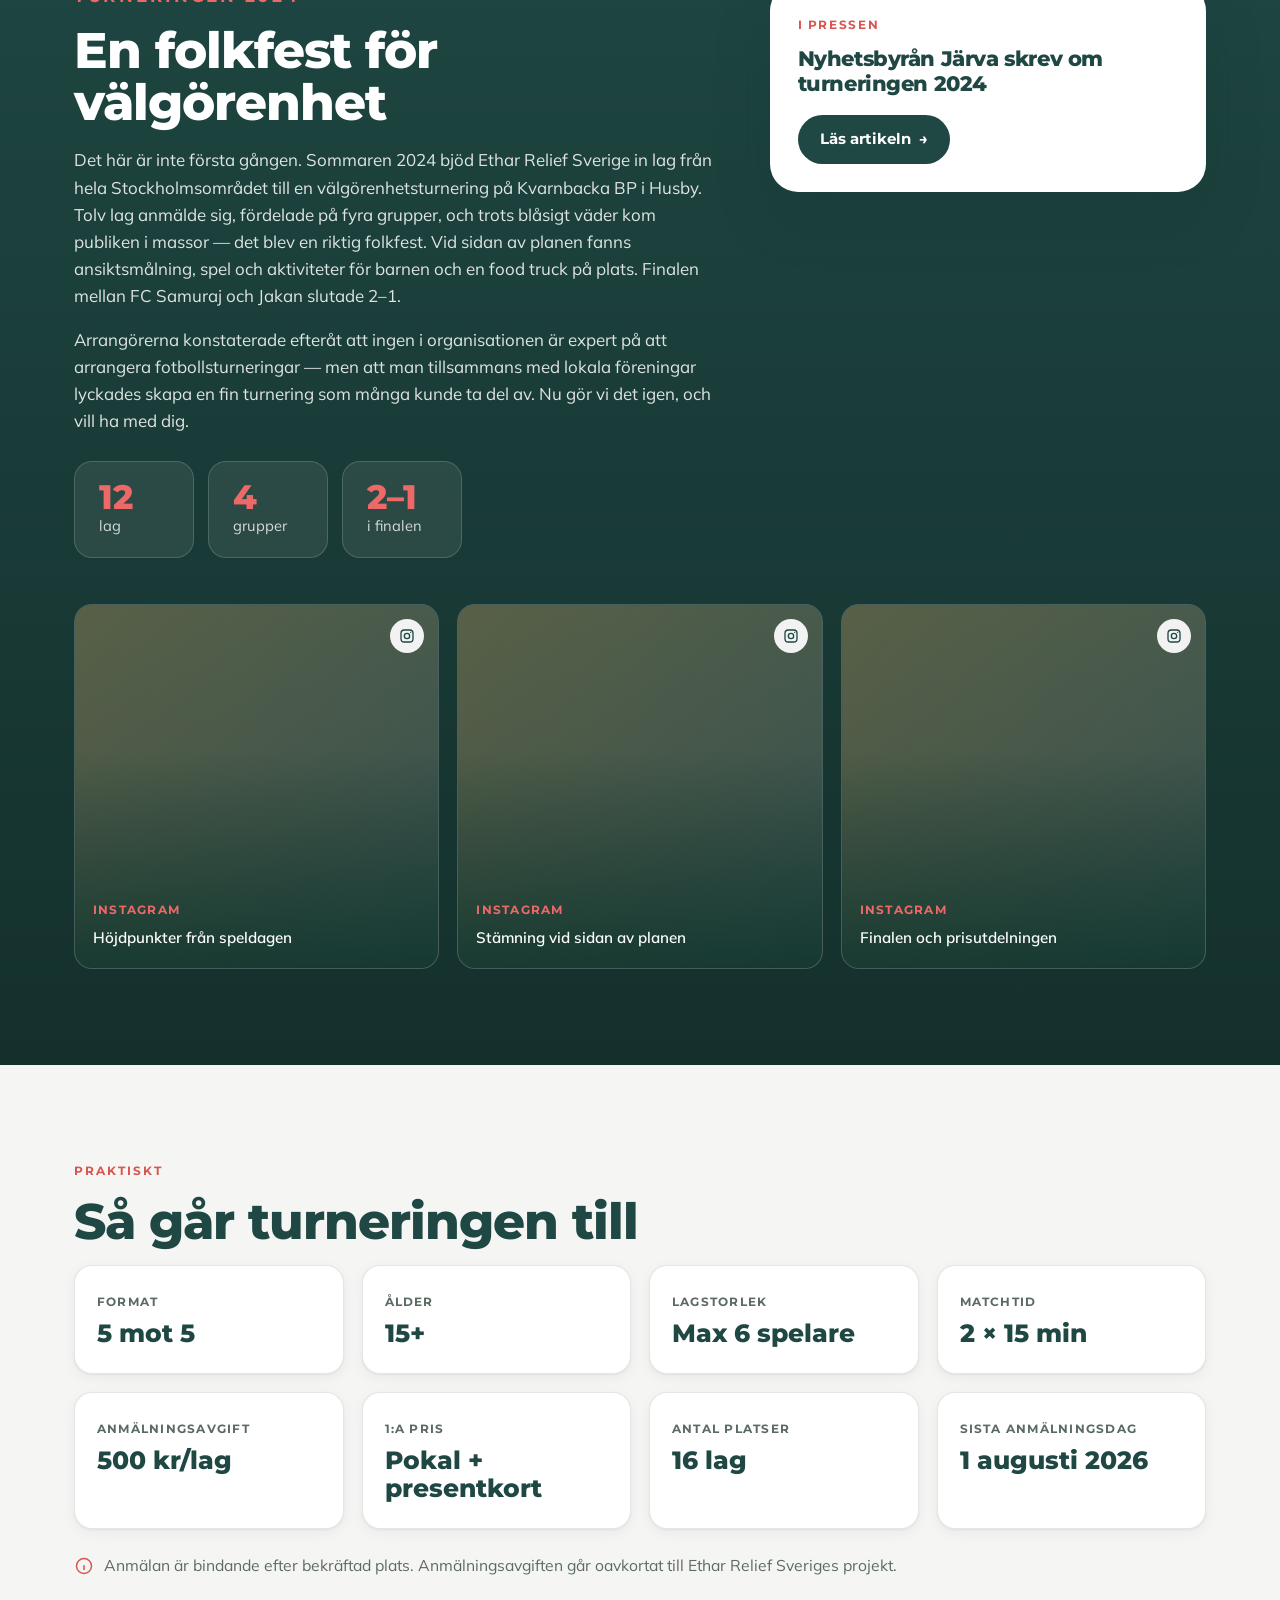
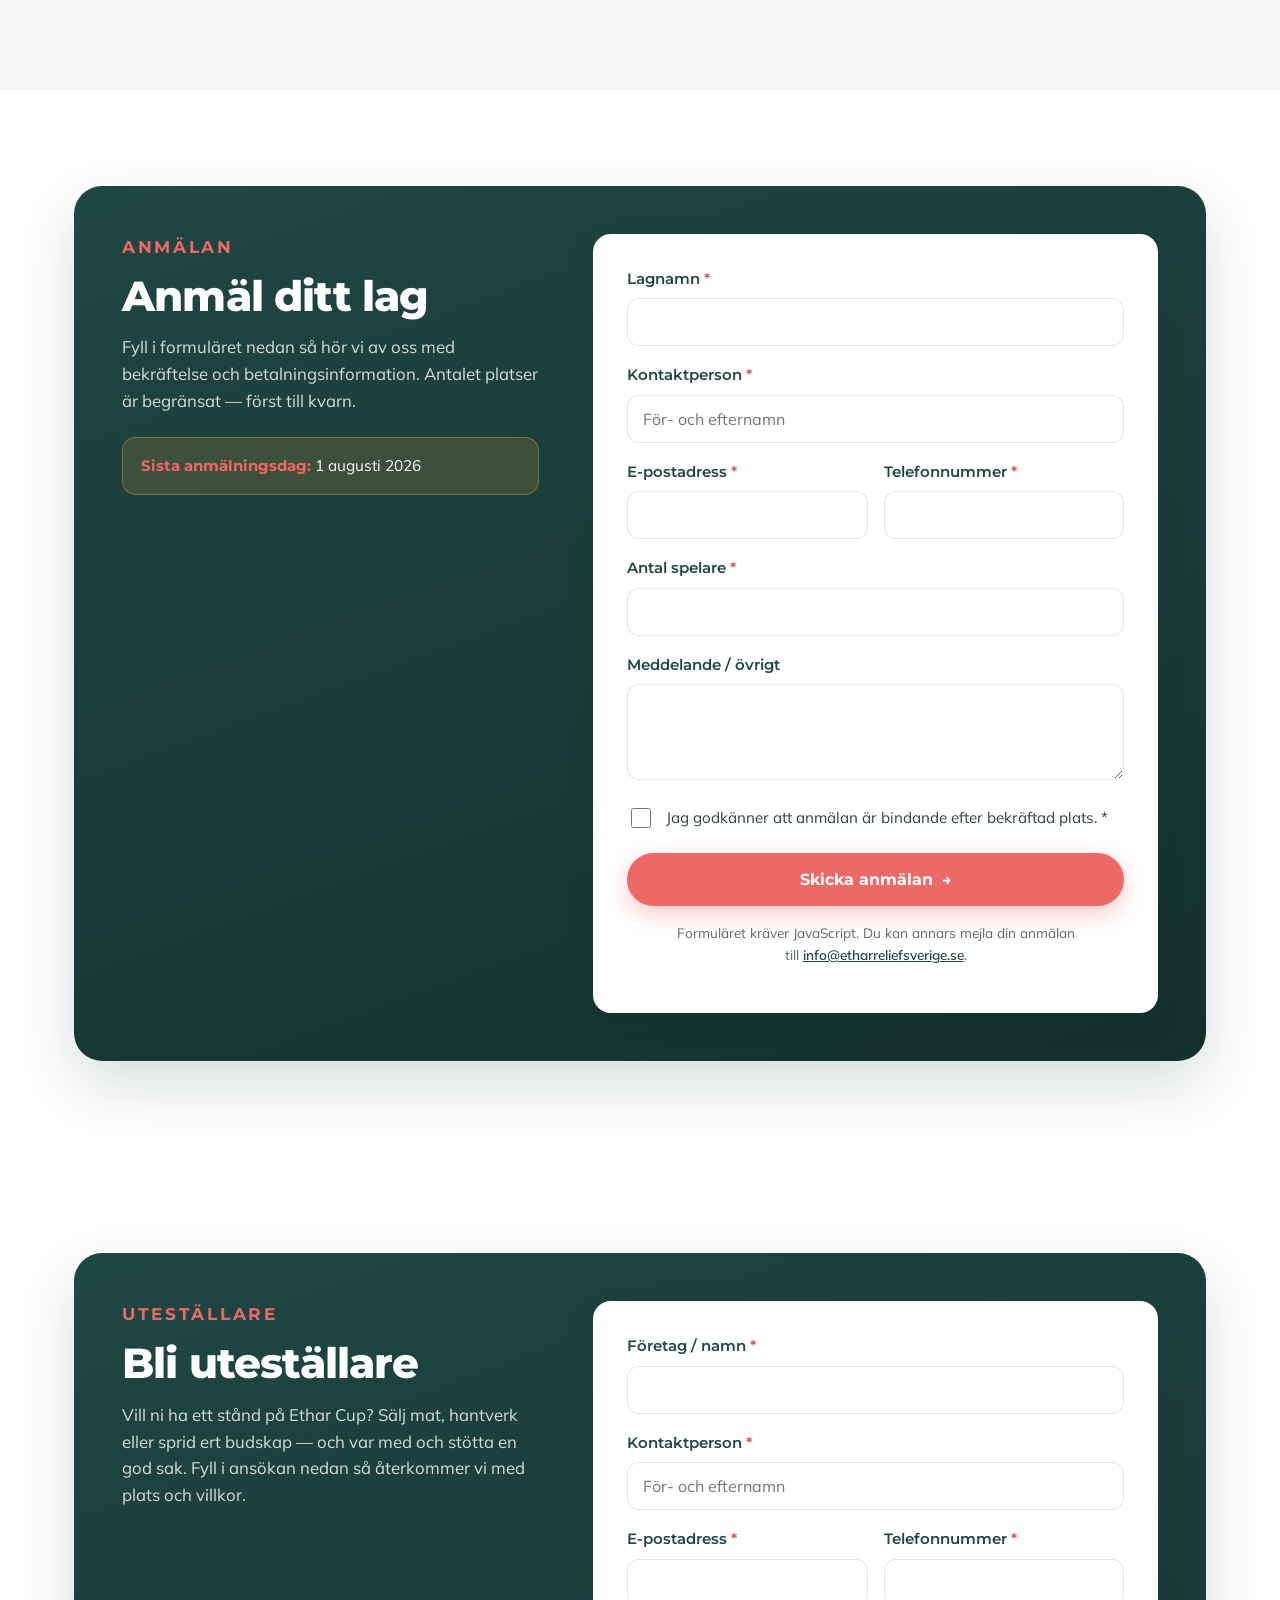
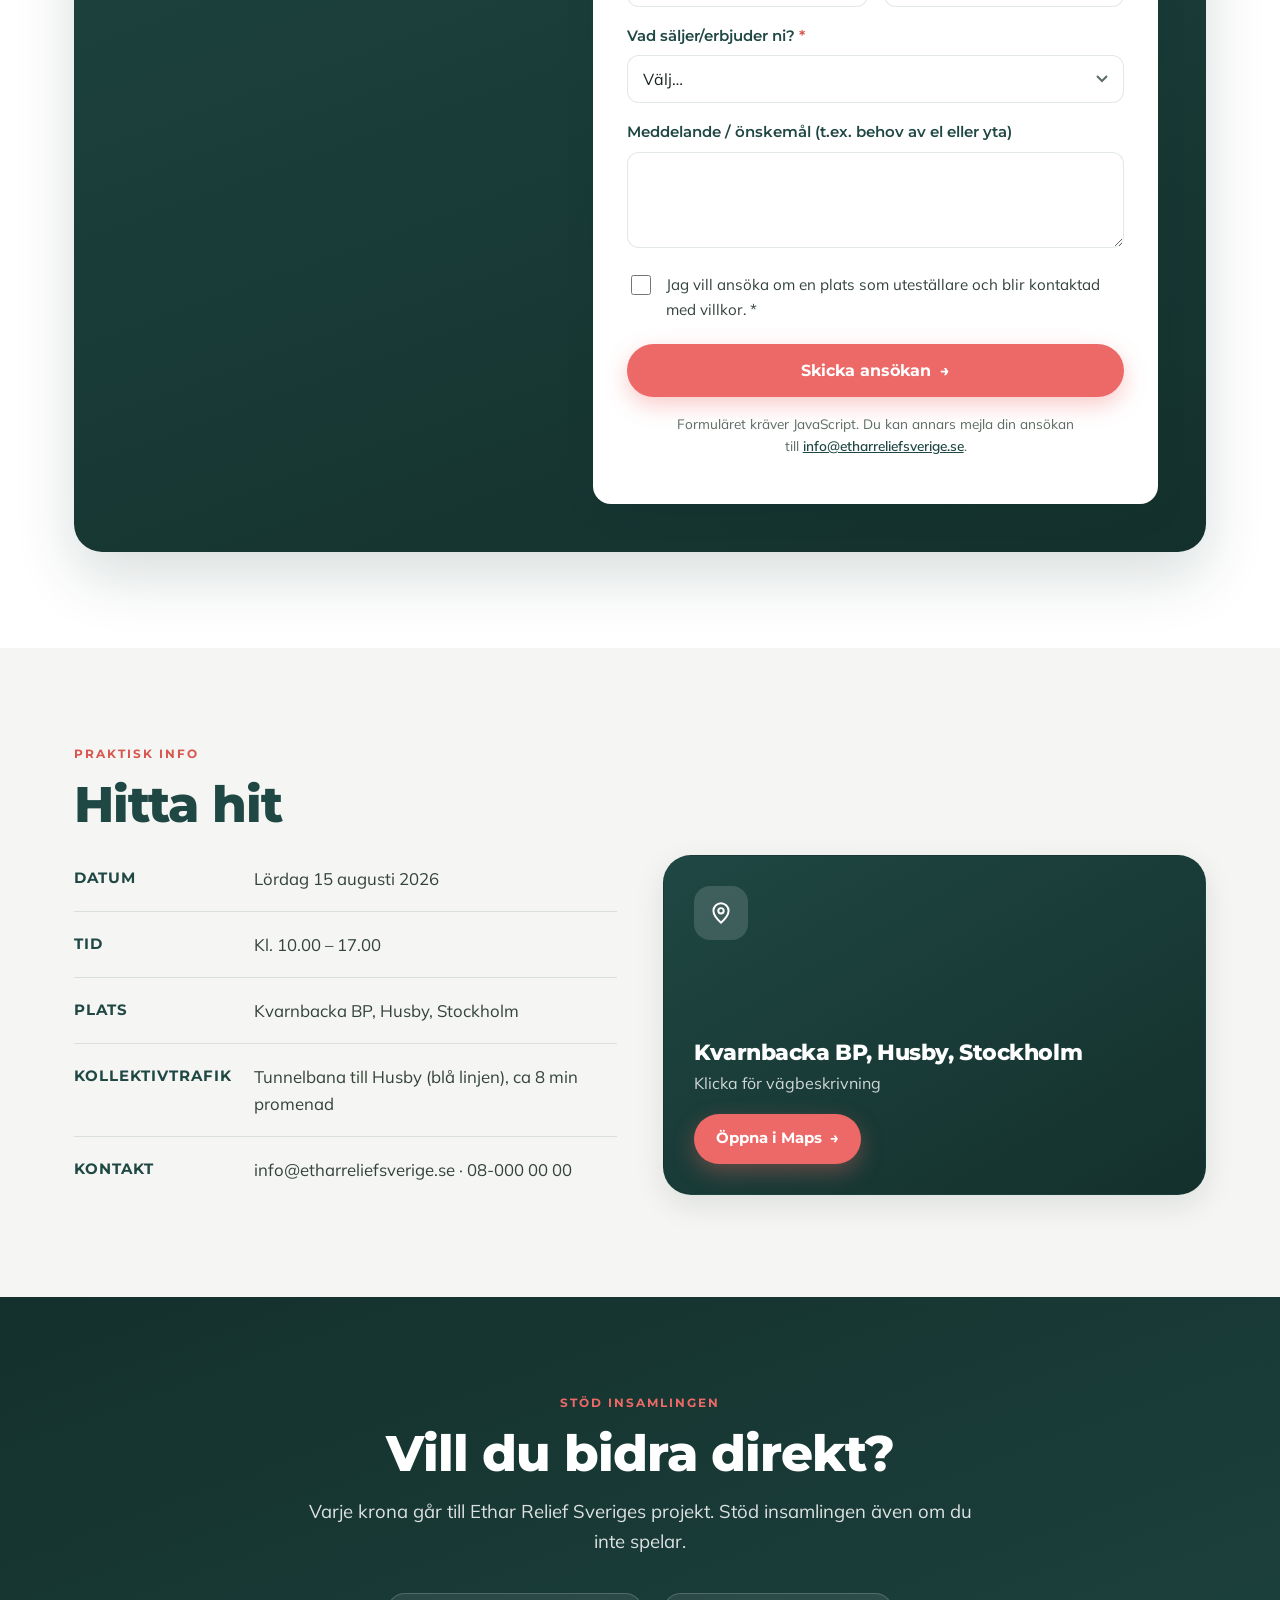
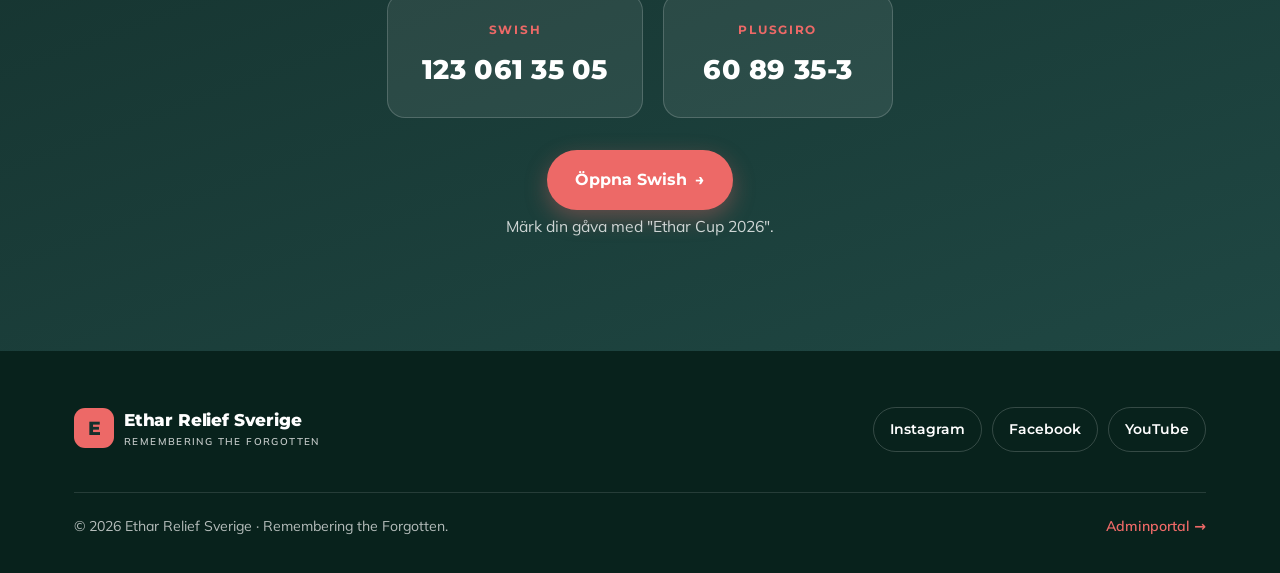
==== commit 1c3854c1: "Add uteställare (vendor) form + two hero CTAs + mobile polish - Public site: new "Bli uteställare" a" ====
--- a/index.html
+++ b/index.html
@@ -50,6 +50,7 @@
   <section class="section folkfest" id="folkfest"></section>
   <section class="section format" id="turneringen"></section>
   <section class="section form-section" id="anmal"></section>
+  <section class="section form-section" id="utestallare"></section>
   <section class="section findus" id="hittahit"></section>
   <section class="section donate" id="donera"></section>
 </main>
@@ -83,6 +84,7 @@
       { "label": "Om Ethar", "target": "om" },
       { "label": "Turneringen", "target": "turneringen" },
       { "label": "Anmäl lag", "target": "anmal" },
+      { "label": "Uteställare", "target": "utestallare" },
       { "label": "Hitta hit", "target": "hittahit" }
     ]
   },
@@ -99,7 +101,7 @@
       { "label": "Sista anmälan", "value": "1 augusti 2026" }
     ],
     "ctaPrimary": { "label": "Anmäl ditt lag", "target": "anmal" },
-    "ctaSecondary": { "label": "Stöd insamlingen", "target": "donera" }
+    "ctaSecondary": { "label": "Bli uteställare", "target": "utestallare" }
   },
   "about": {
     "title": "Vilka är vi?",
@@ -162,6 +164,14 @@
     "fallbackEmail": "info@etharreliefsverige.se",
     "successTitle": "Tack för din anmälan!",
     "successText": "Vi har tagit emot din laganmälan och återkommer med bekräftelse och betalningsinformation så snart vi kan."
+  },
+  "vendorForm": {
+    "title": "Bli uteställare",
+    "intro": "Vill ni ha ett stånd på Ethar Cup? Sälj mat, hantverk eller sprid ert budskap — och var med och stötta en god sak. Fyll i ansökan nedan så återkommer vi med plats och villkor.",
+    "categories": ["Mat & dryck", "Hantverk", "Kläder & accessoarer", "Välgörenhet / info", "Annat"],
+    "fallbackEmail": "info@etharreliefsverige.se",
+    "successTitle": "Tack för din ansökan!",
+    "successText": "Vi har tagit emot din ansökan om att bli uteställare och hör av oss med plats och villkor så snart vi kan."
   },
   "findus": {
     "title": "Hitta hit",
--- a/styles.css
+++ b/styles.css
@@ -226,11 +226,12 @@
 .field{margin-bottom:18px;}
 .field label{display:block;font-family:var(--font-head);font-weight:600;font-size:.92rem;color:var(--primary);margin-bottom:7px;}
 .field .req{color:var(--accent-dark);}
-.field input,.field textarea{
+.field input,.field textarea,.field select{
   width:100%;font-family:var(--font-body);font-size:1rem;color:var(--ink);
   padding:13px 15px;border:1.5px solid var(--line);border-radius:12px;background:#fff;transition:border .18s ease,box-shadow .18s ease;
 }
-.field input:focus,.field textarea:focus{outline:none;border-color:var(--primary);box-shadow:0 0 0 3px rgba(17,70,59,.12);}
+.field select{appearance:none;-webkit-appearance:none;cursor:pointer;padding-right:40px;background-image:url("data:image/svg+xml,%3Csvg xmlns='http://www.w3.org/2000/svg' width='12' height='8'%3E%3Cpath fill='none' stroke='%235C6B62' stroke-width='2' d='M1 1l5 5 5-5'/%3E%3C/svg%3E");background-repeat:no-repeat;background-position:right 15px center;}
+.field input:focus,.field textarea:focus,.field select:focus{outline:none;border-color:var(--primary);box-shadow:0 0 0 3px rgba(17,70,59,.12);}
 .field textarea{resize:vertical;min-height:96px;}
 .field-row{display:grid;grid-template-columns:1fr 1fr;gap:16px;}
 .check{display:flex;gap:12px;align-items:flex-start;margin:6px 0 22px;font-size:.95rem;color:#33433b;}
@@ -318,6 +319,8 @@
   .info-row{grid-template-columns:1fr;gap:4px;padding:14px 0;}
   .field-row{grid-template-columns:1fr;}
   .hero-inner{padding:70px 0 84px;}
+  .hero-cta{flex-direction:column;align-items:stretch;}
+  .hero-cta .btn{width:100%;justify-content:center;}
 }
 @media (max-width:480px){
   .format-grid{grid-template-columns:1fr;}
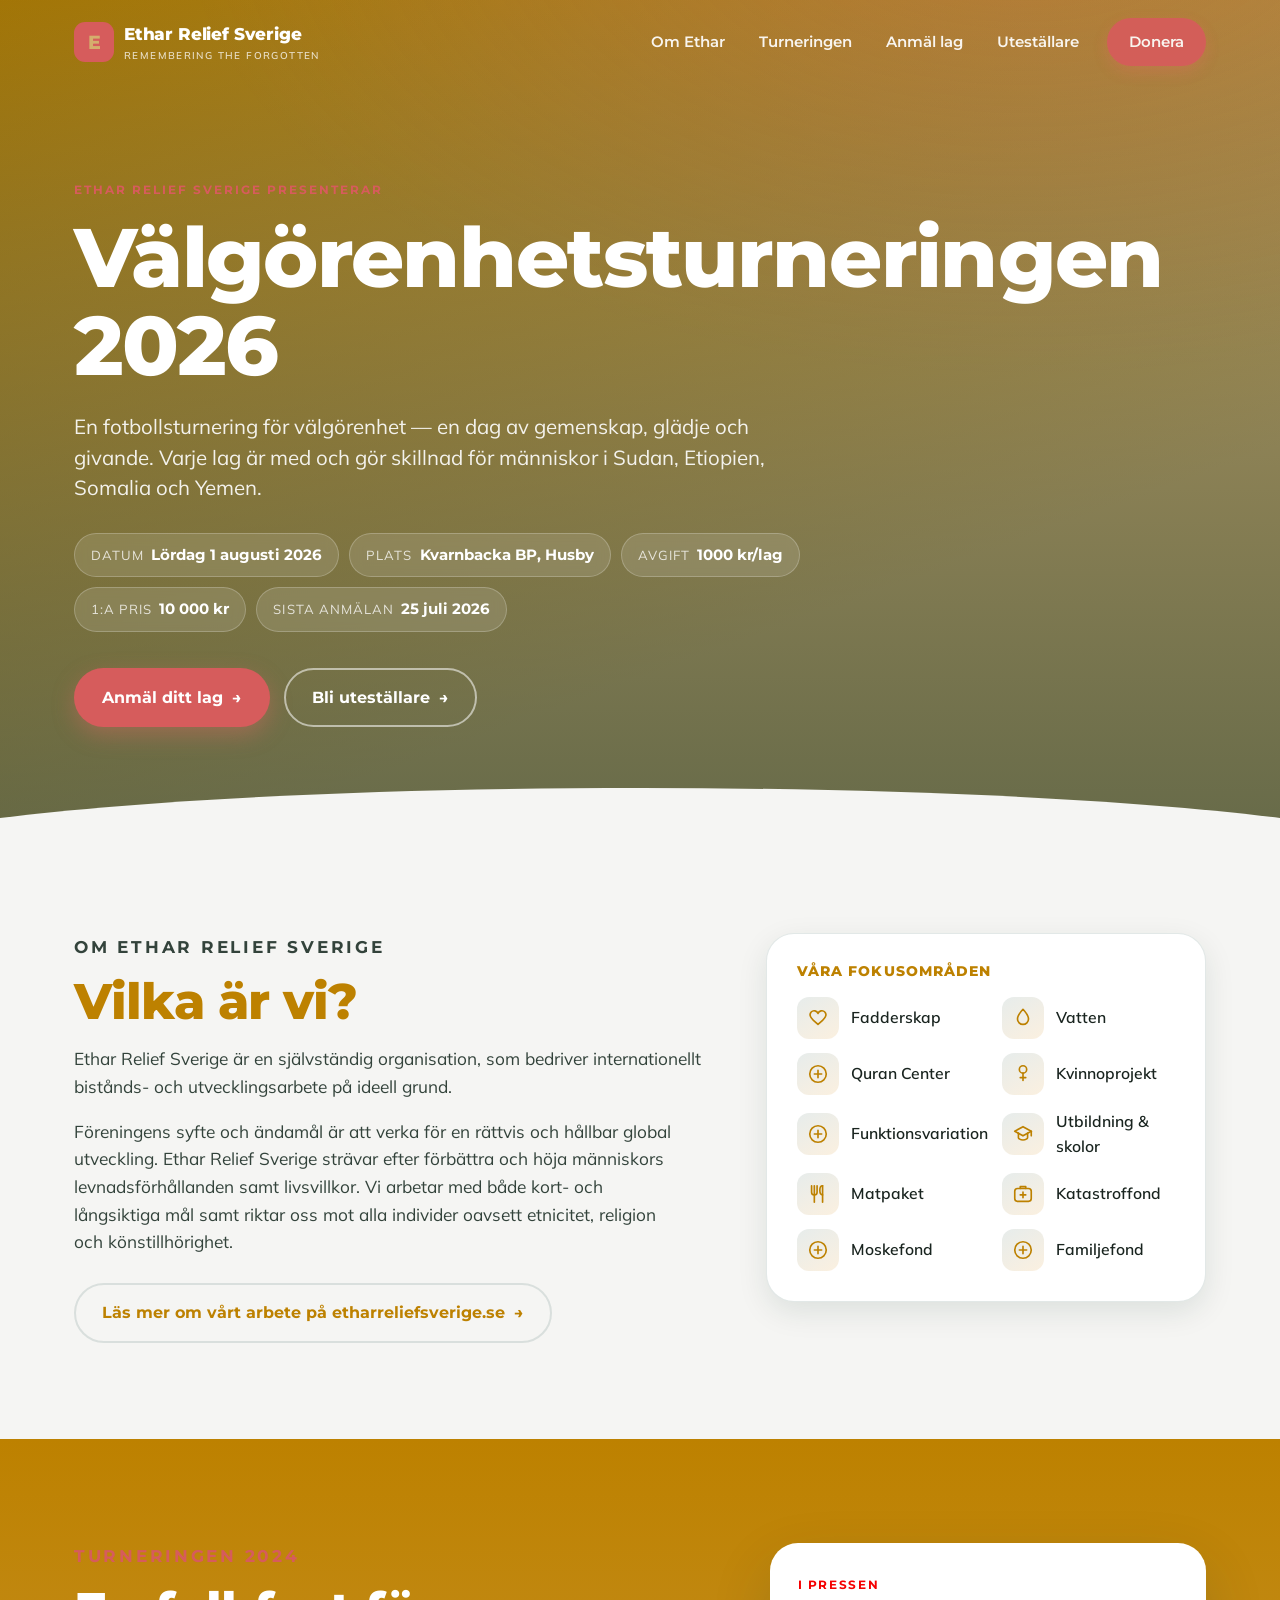
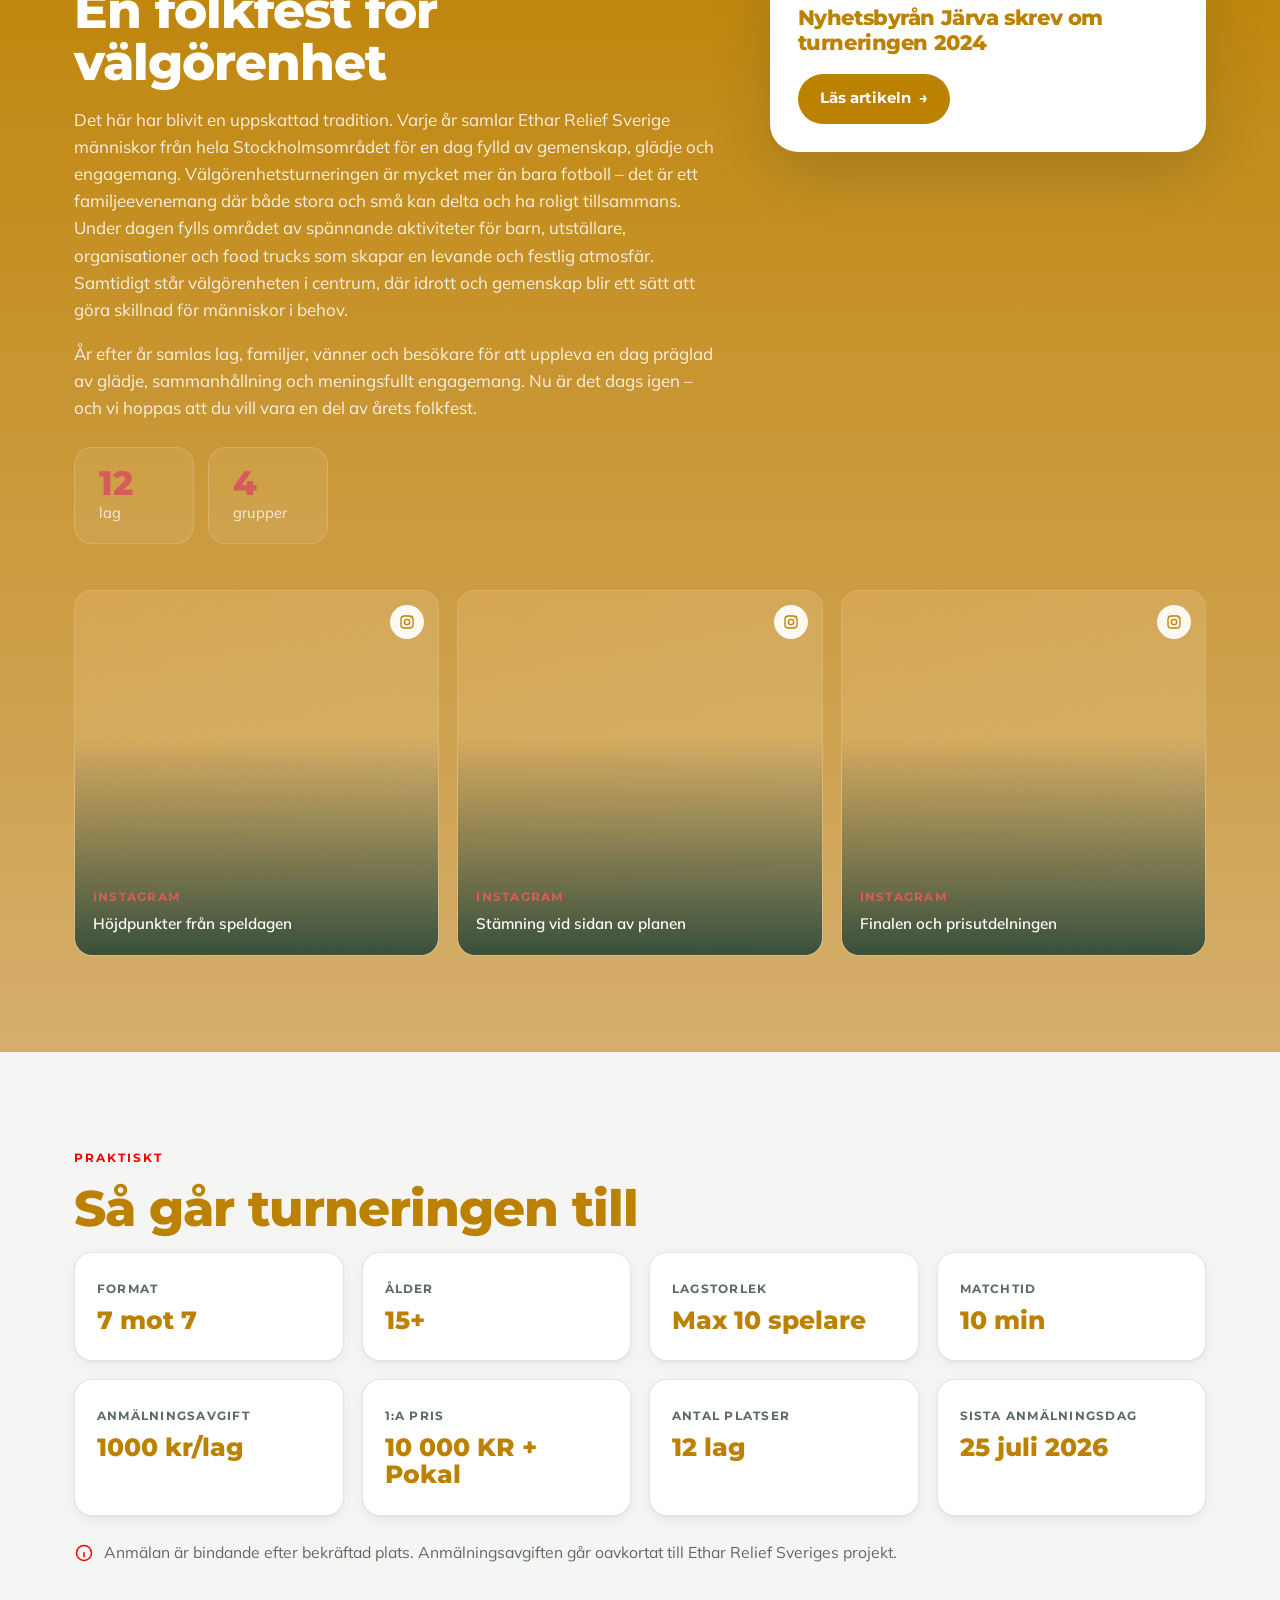
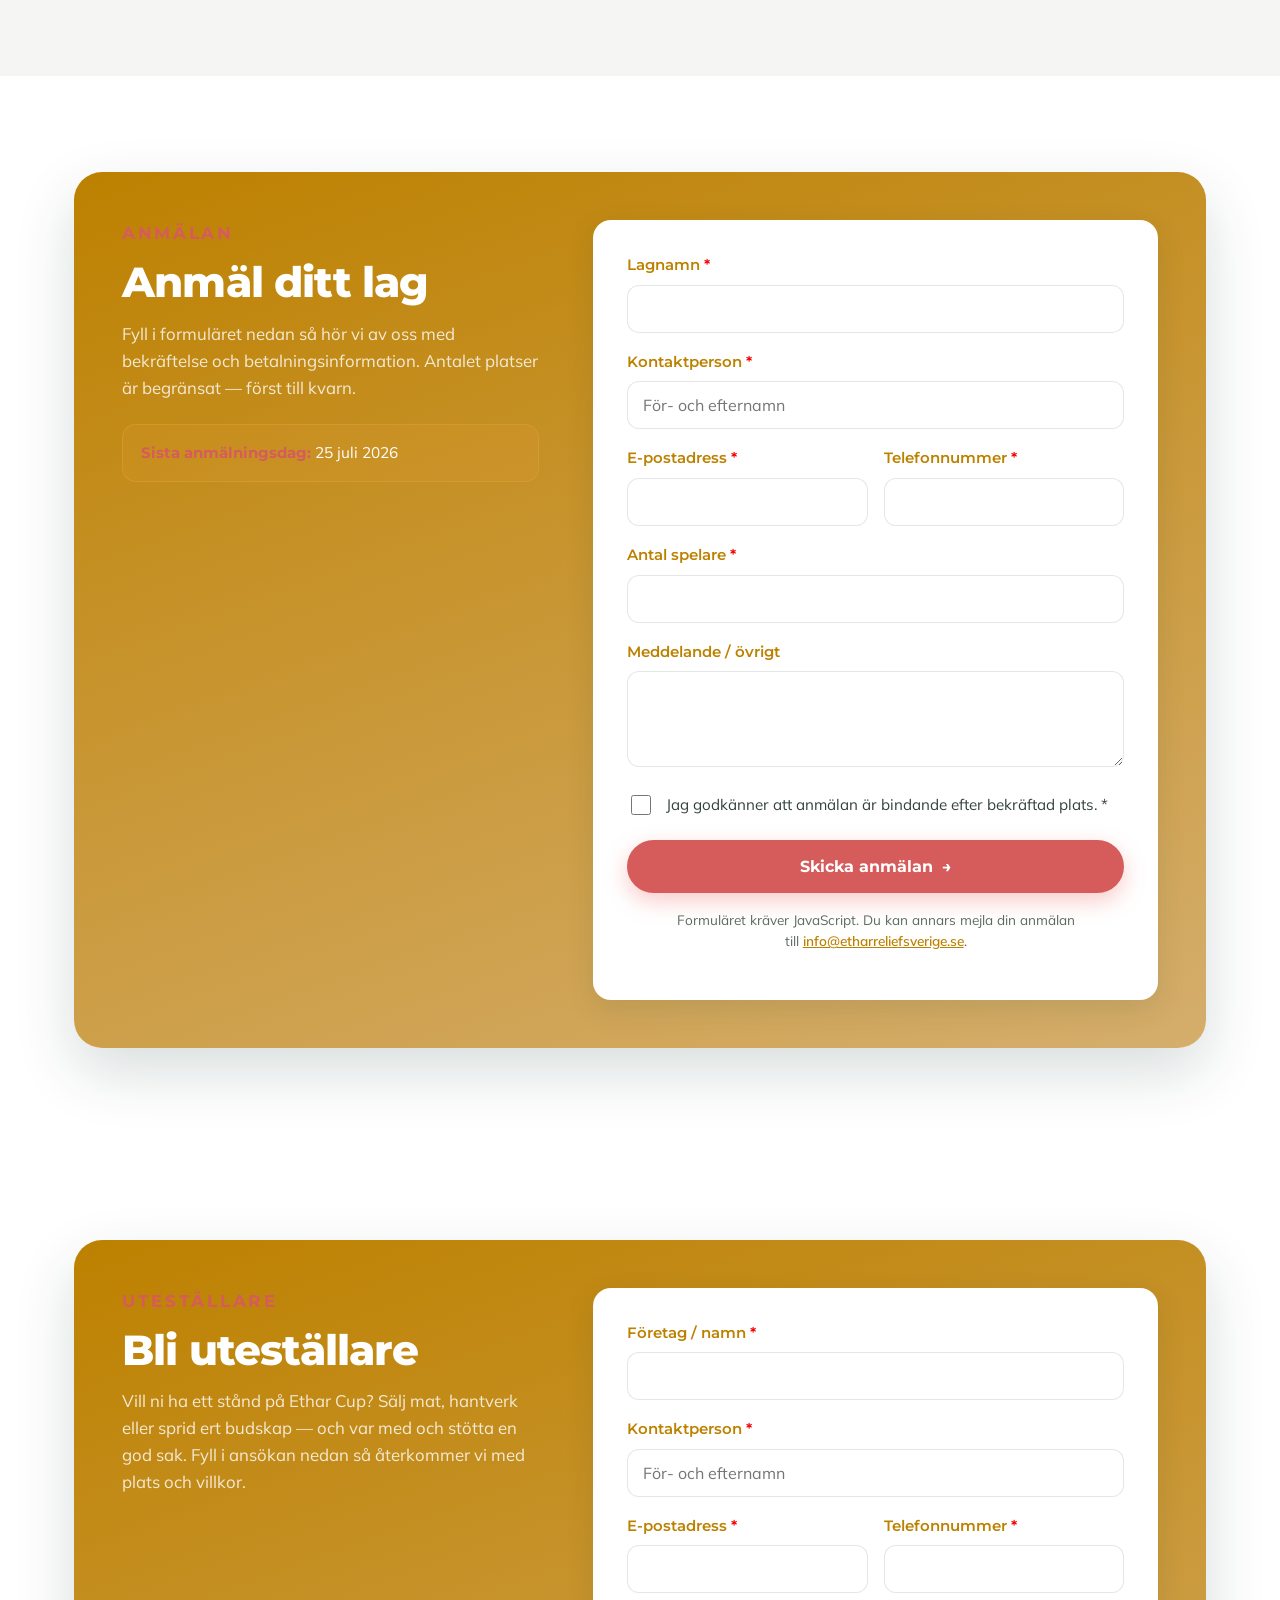
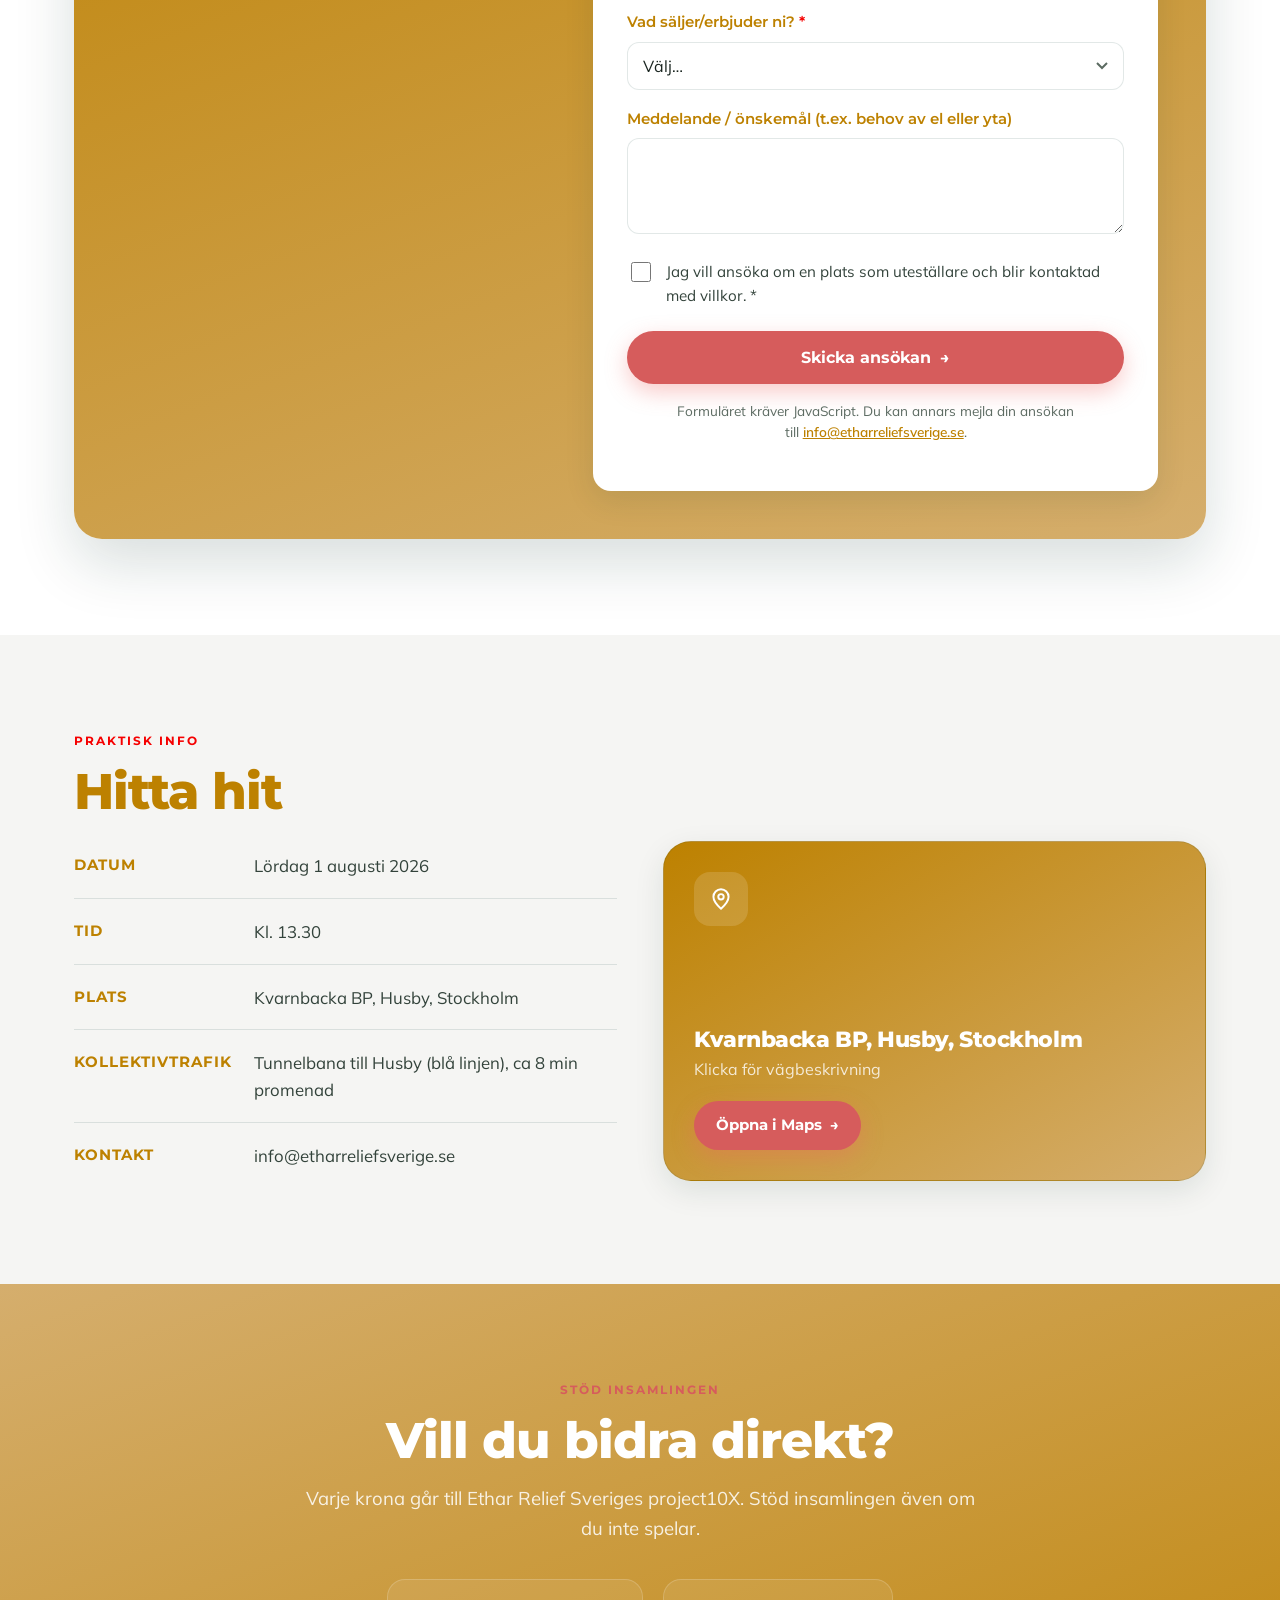
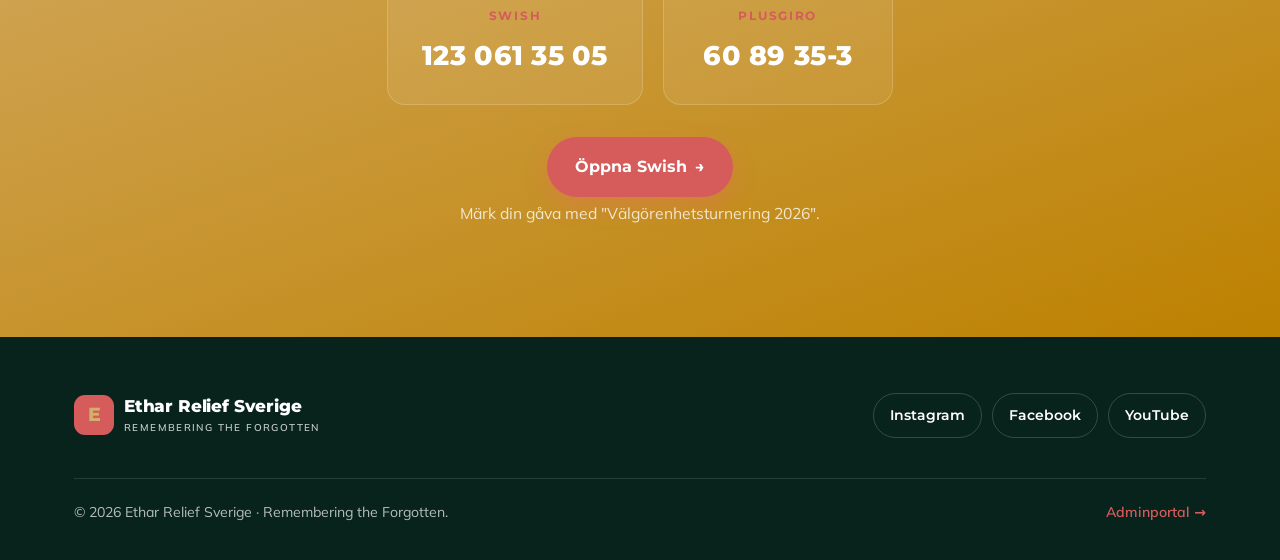
==== commit 86bf80d7: "Restore organisation's content edits, merged with vendor features The organisation had published the" ====
--- a/index.html
+++ b/index.html
@@ -3,15 +3,15 @@
 <head>
 <meta charset="utf-8">
 <meta name="viewport" content="width=device-width, initial-scale=1">
-<title>Ethar Cup 2026 — Ethar Relief Sverige</title>
-<meta name="description" content="Ethar Cup — en fotbollsturnering för välgörenhet. En dag av gemenskap, glädje och givande till förmån för människor i Sudan, Etiopien, Somalia och Yemen. Anmäl ditt lag idag.">
-<meta name="theme-color" content="#1F4743">
+<title>Välgörenhetsturneringen 2026 — Ethar Relief Sverige</title>
+<meta name="description" content="Välgörenhetsturneringen — en fotbollsturnering för välgörenhet. En dag av gemenskap, glädje och givande till förmån för människor i Sudan, Etiopien, Somalia och Yemen. Anmäl ditt lag idag.">
+<meta name="theme-color" content="#bd8100">
 
 <!-- Open Graph -->
 <meta property="og:type" content="website">
 <meta property="og:locale" content="sv_SE">
 <meta property="og:site_name" content="Ethar Relief Sverige">
-<meta property="og:title" content="Ethar Cup 2026 — fotboll för välgörenhet">
+<meta property="og:title" content="Välgörenhetsturneringen 2026 — fotboll för välgörenhet">
 <meta property="og:description" content="En folkfest för en god sak. Anmäl ditt lag och var med och gör skillnad.">
 <!-- TODO: byt ut mot en riktig delningsbild, t.ex. og-image.jpg (1200×630) -->
 <meta property="og:image" content="og-image.jpg">
@@ -72,65 +72,135 @@
     "name": "Ethar Relief Sverige",
     "tagline": "Remembering the Forgotten",
     "logoUrl": "",
-    "primary": "#1F4743",
-    "primaryDark": "#14302C",
-    "accent": "#ED6967",
-    "accentDark": "#D85650",
+    "primary": "#bd8100",
+    "primaryDark": "#d5ae6d",
+    "accent": "#d65c5c",
+    "accentDark": "#f50000",
     "bg": "#F5F5F3"
   },
   "nav": {
     "donateLabel": "Donera",
     "items": [
-      { "label": "Om Ethar", "target": "om" },
-      { "label": "Turneringen", "target": "turneringen" },
-      { "label": "Anmäl lag", "target": "anmal" },
-      { "label": "Uteställare", "target": "utestallare" },
-      { "label": "Hitta hit", "target": "hittahit" }
+      {
+        "label": "Om Ethar",
+        "target": "om"
+      },
+      {
+        "label": "Turneringen",
+        "target": "turneringen"
+      },
+      {
+        "label": "Anmäl lag",
+        "target": "anmal"
+      },
+      {
+        "label": "Uteställare",
+        "target": "utestallare"
+      }
     ]
   },
   "hero": {
     "eyebrow": "Ethar Relief Sverige presenterar",
-    "title": "Ethar Cup 2026",
+    "title": "Välgörenhetsturneringen 2026",
     "subtitle": "En fotbollsturnering för välgörenhet — en dag av gemenskap, glädje och givande. Varje lag är med och gör skillnad för människor i Sudan, Etiopien, Somalia och Yemen.",
     "imageUrl": "",
     "chips": [
-      { "label": "Datum", "value": "Lördag 15 augusti 2026" },
-      { "label": "Plats", "value": "Kvarnbacka BP, Husby" },
-      { "label": "Avgift", "value": "500 kr/lag" },
-      { "label": "1:a pris", "value": "Pokal + presentkort" },
-      { "label": "Sista anmälan", "value": "1 augusti 2026" }
-    ],
-    "ctaPrimary": { "label": "Anmäl ditt lag", "target": "anmal" },
-    "ctaSecondary": { "label": "Bli uteställare", "target": "utestallare" }
+      {
+        "label": "Datum",
+        "value": "Lördag 1 augusti 2026"
+      },
+      {
+        "label": "Plats",
+        "value": "Kvarnbacka BP, Husby"
+      },
+      {
+        "label": "Avgift",
+        "value": "1000 kr/lag"
+      },
+      {
+        "label": "1:a pris",
+        "value": "10 000 kr"
+      },
+      {
+        "label": "Sista anmälan",
+        "value": "25 juli 2026"
+      }
+    ],
+    "ctaPrimary": {
+      "label": "Anmäl ditt lag",
+      "target": "anmal"
+    },
+    "ctaSecondary": {
+      "label": "Bli uteställare",
+      "target": "utestallare"
+    }
   },
   "about": {
     "title": "Vilka är vi?",
     "paragraphs": [
-      "Ethar Relief Sverige är en självständig, ideell organisation som bedriver internationellt bistånds- och utvecklingsarbete. Under mottot Remembering the Forgotten arbetar vi för att nå de människor som ofta glöms bort — i Sudan, Etiopien, Somalia och Yemen.",
-      "Vårt arbete handlar om att ge människor möjlighet till ett värdigt liv: rent vatten och vattenbrunnar, utbildning och skolbygge, fadderskap för föräldralösa barn, matpaket, stöd till kvinnor och personer med funktionsvariation samt katastrofhjälp när nöden är som störst.",
-      "Allt vi gör vilar på engagemang och generositet — från månadsgivare, faddrar och volontärer. Den här turneringen är ett sätt för oss att samla lokalsamhället, ha en härlig dag tillsammans och samtidigt samla in medel till våra projekt."
+      "Ethar Relief Sverige är en självständig organisation, som bedriver internationellt bistånds- och utvecklingsarbete på ideell grund.",
+      "Föreningens syfte och ändamål är att verka för en rättvis och hållbar global utveckling. Ethar Relief Sverige strävar efter förbättra och höja människors levnadsförhållanden samt livsvillkor. Vi arbetar med både kort- och långsiktiga mål samt riktar oss mot alla individer oavsett etnicitet, religion och könstillhörighet."
     ],
     "linkText": "Läs mer om vårt arbete på etharreliefsverige.se",
     "linkUrl": "https://www.etharreliefsverige.se/",
     "focusAreas": [
-      { "icon": "water", "label": "Vatten" },
-      { "icon": "school", "label": "Utbildning & skolor" },
-      { "icon": "heart", "label": "Fadderskap" },
-      { "icon": "food", "label": "Matpaket" },
-      { "icon": "women", "label": "Kvinnoprojekt" },
-      { "icon": "aid", "label": "Katastrofhjälp" }
+      {
+        "icon": "heart",
+        "label": "Fadderskap"
+      },
+      {
+        "icon": "water",
+        "label": "Vatten"
+      },
+      {
+        "label": "Quran Center",
+        "icon": "quran"
+      },
+      {
+        "icon": "women",
+        "label": "Kvinnoprojekt"
+      },
+      {
+        "label": "Funktionsvariation ",
+        "icon": "Funktion"
+      },
+      {
+        "icon": "school",
+        "label": "Utbildning & skolor"
+      },
+      {
+        "icon": "food",
+        "label": "Matpaket"
+      },
+      {
+        "icon": "aid",
+        "label": "Katastroffond"
+      },
+      {
+        "label": "Moskefond",
+        "icon": "Fond"
+      },
+      {
+        "label": "Familjefond",
+        "icon": "Familj"
+      }
     ]
   },
   "social": {
     "title": "En folkfest för välgörenhet",
     "paragraphs": [
-      "Det här är inte första gången. Sommaren 2024 bjöd Ethar Relief Sverige in lag från hela Stockholmsområdet till en välgörenhetsturnering på Kvarnbacka BP i Husby. Tolv lag anmälde sig, fördelade på fyra grupper, och trots blåsigt väder kom publiken i massor — det blev en riktig folkfest. Vid sidan av planen fanns ansiktsmålning, spel och aktiviteter för barnen och en food truck på plats. Finalen mellan FC Samuraj och Jakan slutade 2–1.",
-      "Arrangörerna konstaterade efteråt att ingen i organisationen är expert på att arrangera fotbollsturneringar — men att man tillsammans med lokala föreningar lyckades skapa en fin turnering som många kunde ta del av. Nu gör vi det igen, och vill ha med dig."
+      "Det här har blivit en uppskattad tradition. Varje år samlar Ethar Relief Sverige människor från hela Stockholmsområdet för en dag fylld av gemenskap, glädje och engagemang. Välgörenhetsturneringen är mycket mer än bara fotboll – det är ett familjeevenemang där både stora och små kan delta och ha roligt tillsammans.\n\nUnder dagen fylls området av spännande aktiviteter för barn, utställare, organisationer och food trucks som skapar en levande och festlig atmosfär. Samtidigt står välgörenheten i centrum, där idrott och gemenskap blir ett sätt att göra skillnad för människor i behov.",
+      "År efter år samlas lag, familjer, vänner och besökare för att uppleva en dag präglad av glädje, sammanhållning och meningsfullt engagemang. Nu är det dags igen – och vi hoppas att du vill vara en del av årets folkfest."
     ],
     "stats": [
-      { "value": "12", "label": "lag" },
-      { "value": "4", "label": "grupper" },
-      { "value": "2–1", "label": "i finalen" }
+      {
+        "value": "12",
+        "label": "lag"
+      },
+      {
+        "value": "4",
+        "label": "grupper"
+      }
     ],
     "press": {
       "kicker": "I pressen",
@@ -139,22 +209,55 @@
       "linkUrl": "https://www.nyhetsbyranjarva.se/fotbollsturnering-for-valgorenhet/"
     },
     "instagram": [
-      { "url": "https://www.instagram.com/p/DMIUlujI0Ue/", "caption": "Höjdpunkter från speldagen" },
-      { "url": "https://www.instagram.com/p/DMZwj5voT07/", "caption": "Stämning vid sidan av planen" },
-      { "url": "https://www.instagram.com/p/DM_U0Iwon1z/", "caption": "Finalen och prisutdelningen" }
+      {
+        "url": "https://www.instagram.com/p/DMIUlujI0Ue/",
+        "caption": "Höjdpunkter från speldagen"
+      },
+      {
+        "url": "https://www.instagram.com/p/DMZwj5voT07/",
+        "caption": "Stämning vid sidan av planen"
+      },
+      {
+        "url": "https://www.instagram.com/p/DM_U0Iwon1z/",
+        "caption": "Finalen och prisutdelningen"
+      }
     ]
   },
   "format": {
     "title": "Så går turneringen till",
     "items": [
-      { "label": "Format", "value": "5 mot 5" },
-      { "label": "Ålder", "value": "15+" },
-      { "label": "Lagstorlek", "value": "Max 6 spelare" },
-      { "label": "Matchtid", "value": "2 × 15 min" },
-      { "label": "Anmälningsavgift", "value": "500 kr/lag" },
-      { "label": "1:a pris", "value": "Pokal + presentkort" },
-      { "label": "Antal platser", "value": "16 lag" },
-      { "label": "Sista anmälningsdag", "value": "1 augusti 2026" }
+      {
+        "label": "Format",
+        "value": "7 mot 7"
+      },
+      {
+        "label": "Ålder",
+        "value": "15+"
+      },
+      {
+        "label": "Lagstorlek",
+        "value": "Max 10 spelare"
+      },
+      {
+        "label": "Matchtid",
+        "value": "10 min"
+      },
+      {
+        "label": "Anmälningsavgift",
+        "value": "1000 kr/lag"
+      },
+      {
+        "label": "1:a pris",
+        "value": "10 000 KR + Pokal "
+      },
+      {
+        "label": "Antal platser",
+        "value": "12 lag"
+      },
+      {
+        "label": "Sista anmälningsdag",
+        "value": "25 juli 2026"
+      }
     ],
     "note": "Anmälan är bindande efter bekräftad plats. Anmälningsavgiften går oavkortat till Ethar Relief Sveriges projekt."
   },
@@ -165,45 +268,75 @@
     "successTitle": "Tack för din anmälan!",
     "successText": "Vi har tagit emot din laganmälan och återkommer med bekräftelse och betalningsinformation så snart vi kan."
   },
+  "findus": {
+    "title": "Hitta hit",
+    "items": [
+      {
+        "label": "Datum",
+        "value": "Lördag 1 augusti 2026"
+      },
+      {
+        "label": "Tid",
+        "value": "Kl. 13.30"
+      },
+      {
+        "label": "Plats",
+        "value": "Kvarnbacka BP, Husby, Stockholm"
+      },
+      {
+        "label": "Kollektivtrafik",
+        "value": "Tunnelbana till Husby (blå linjen), ca 8 min promenad"
+      },
+      {
+        "label": "Kontakt",
+        "value": "info@etharreliefsverige.se"
+      }
+    ],
+    "mapsQuery": "Kvarnbacka BP, Husby, Stockholm",
+    "mapsLabel": "Öppna i Maps"
+  },
+  "donate": {
+    "title": "Vill du bidra direkt?",
+    "intro": "Varje krona går till Ethar Relief Sveriges project10X. Stöd insamlingen även om du inte spelar.",
+    "swish": "123 061 35 05",
+    "plusgiro": "60 89 35-3",
+    "swishUrl": "https://app.swish.nu/1/p/sw/?sw=1230613505",
+    "message": "Märk din gåva med \"Välgörenhetsturnering 2026\"."
+  },
+  "footer": {
+    "socials": [
+      {
+        "label": "Instagram",
+        "url": "https://www.instagram.com/etharreliefsverige/"
+      },
+      {
+        "label": "Facebook",
+        "url": "https://www.facebook.com/etharreliefsverige"
+      },
+      {
+        "label": "YouTube",
+        "url": "https://www.youtube.com/c/EtharRelief"
+      }
+    ],
+    "copyright": "© 2026 Ethar Relief Sverige · Remembering the Forgotten."
+  },
+  "settings": {
+    "formEndpoint": "https://script.google.com/macros/s/AKfycbzprkGZ_uRAc0TmPJM3eqVEnxWFxdODTxq4THVAedBVUGfHgoWc7vSwYI3PD2gh7xpCNw/exec",
+    "adminPassword": "ethar2026"
+  },
   "vendorForm": {
     "title": "Bli uteställare",
     "intro": "Vill ni ha ett stånd på Ethar Cup? Sälj mat, hantverk eller sprid ert budskap — och var med och stötta en god sak. Fyll i ansökan nedan så återkommer vi med plats och villkor.",
-    "categories": ["Mat & dryck", "Hantverk", "Kläder & accessoarer", "Välgörenhet / info", "Annat"],
+    "categories": [
+      "Mat & dryck",
+      "Hantverk",
+      "Kläder & accessoarer",
+      "Välgörenhet / info",
+      "Annat"
+    ],
     "fallbackEmail": "info@etharreliefsverige.se",
     "successTitle": "Tack för din ansökan!",
     "successText": "Vi har tagit emot din ansökan om att bli uteställare och hör av oss med plats och villkor så snart vi kan."
-  },
-  "findus": {
-    "title": "Hitta hit",
-    "items": [
-      { "label": "Datum", "value": "Lördag 15 augusti 2026" },
-      { "label": "Tid", "value": "Kl. 10.00 – 17.00" },
-      { "label": "Plats", "value": "Kvarnbacka BP, Husby, Stockholm" },
-      { "label": "Kollektivtrafik", "value": "Tunnelbana till Husby (blå linjen), ca 8 min promenad" },
-      { "label": "Kontakt", "value": "info@etharreliefsverige.se · 08-000 00 00" }
-    ],
-    "mapsQuery": "Kvarnbacka BP, Husby, Stockholm",
-    "mapsLabel": "Öppna i Maps"
-  },
-  "donate": {
-    "title": "Vill du bidra direkt?",
-    "intro": "Varje krona går till Ethar Relief Sveriges projekt. Stöd insamlingen även om du inte spelar.",
-    "swish": "123 061 35 05",
-    "plusgiro": "60 89 35-3",
-    "swishUrl": "https://app.swish.nu/1/p/sw/?sw=1230613505",
-    "message": "Märk din gåva med \"Ethar Cup 2026\"."
-  },
-  "footer": {
-    "socials": [
-      { "label": "Instagram", "url": "https://www.instagram.com/etharreliefsverige/" },
-      { "label": "Facebook", "url": "https://www.facebook.com/etharreliefsverige" },
-      { "label": "YouTube", "url": "https://www.youtube.com/c/EtharRelief" }
-    ],
-    "copyright": "© 2026 Ethar Relief Sverige · Remembering the Forgotten."
-  },
-  "settings": {
-    "formEndpoint": "",
-    "adminPassword": "ethar2026"
   }
 }
 </script>
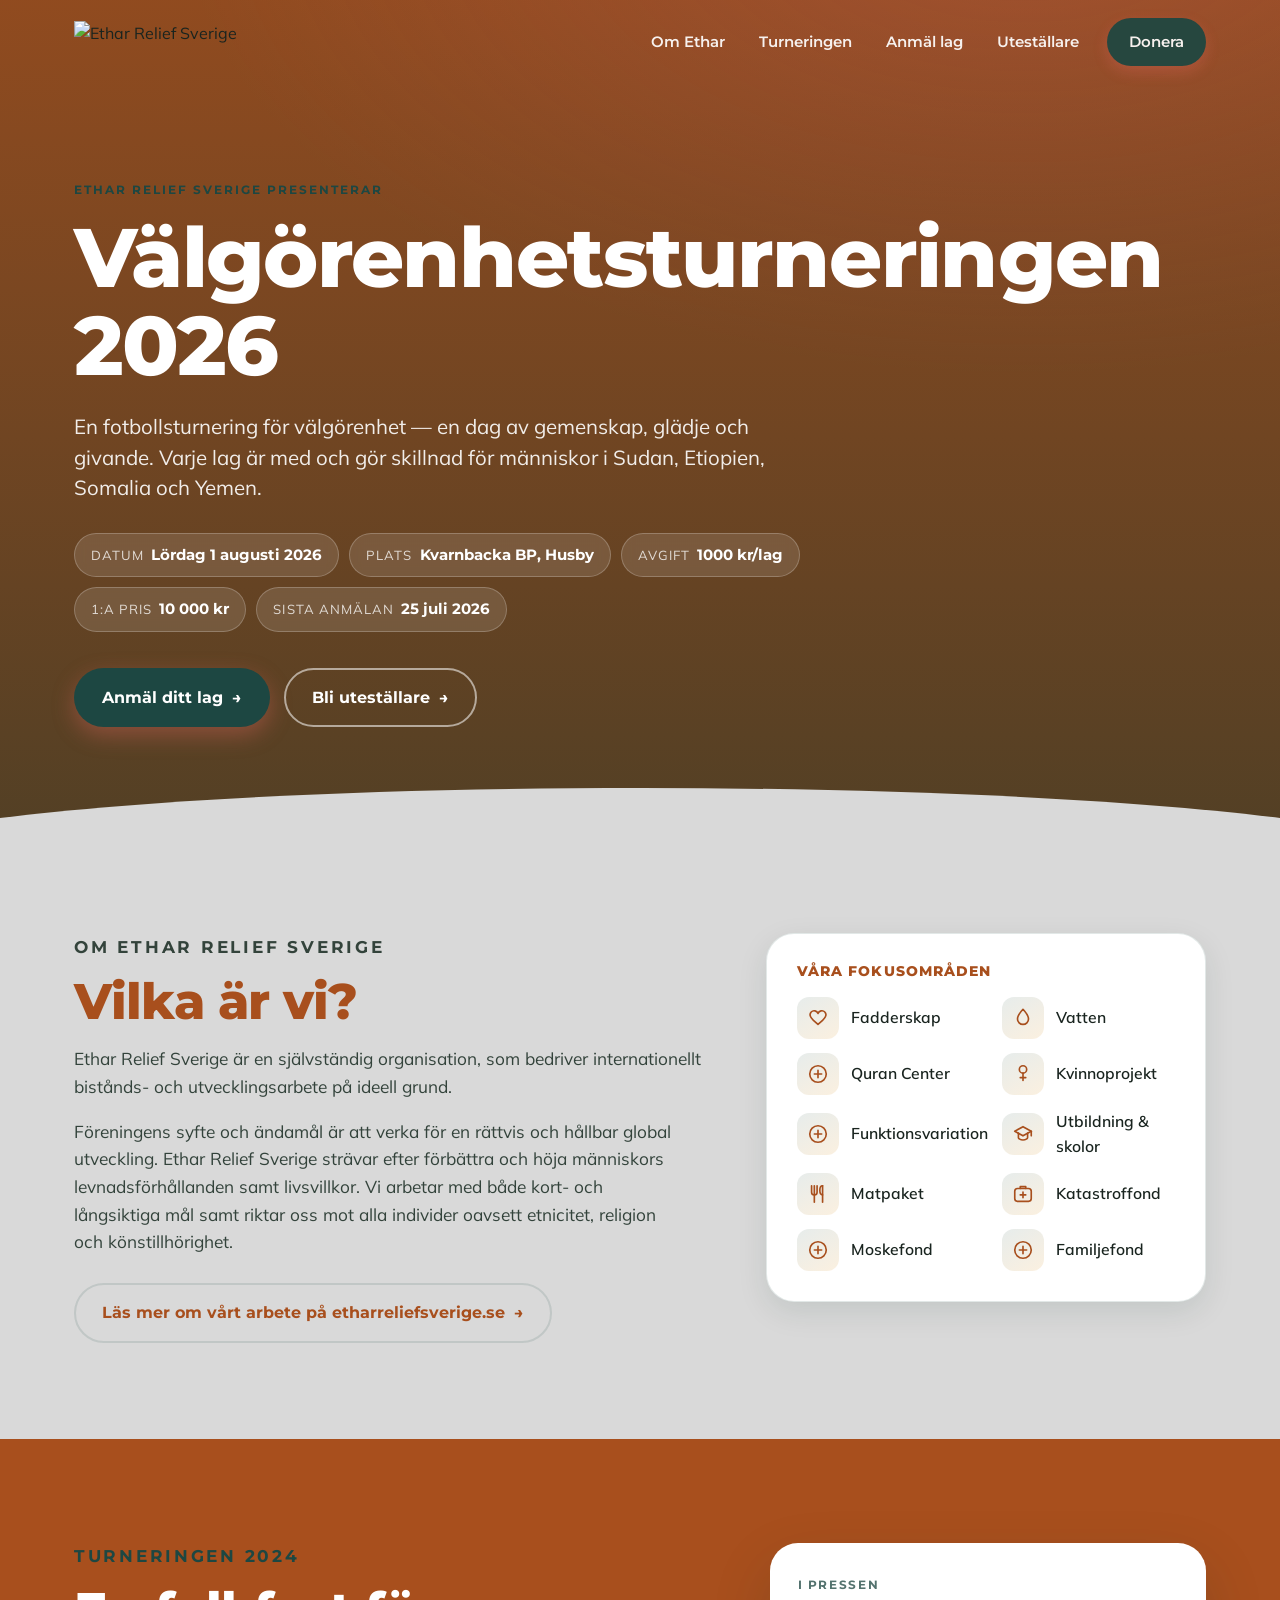
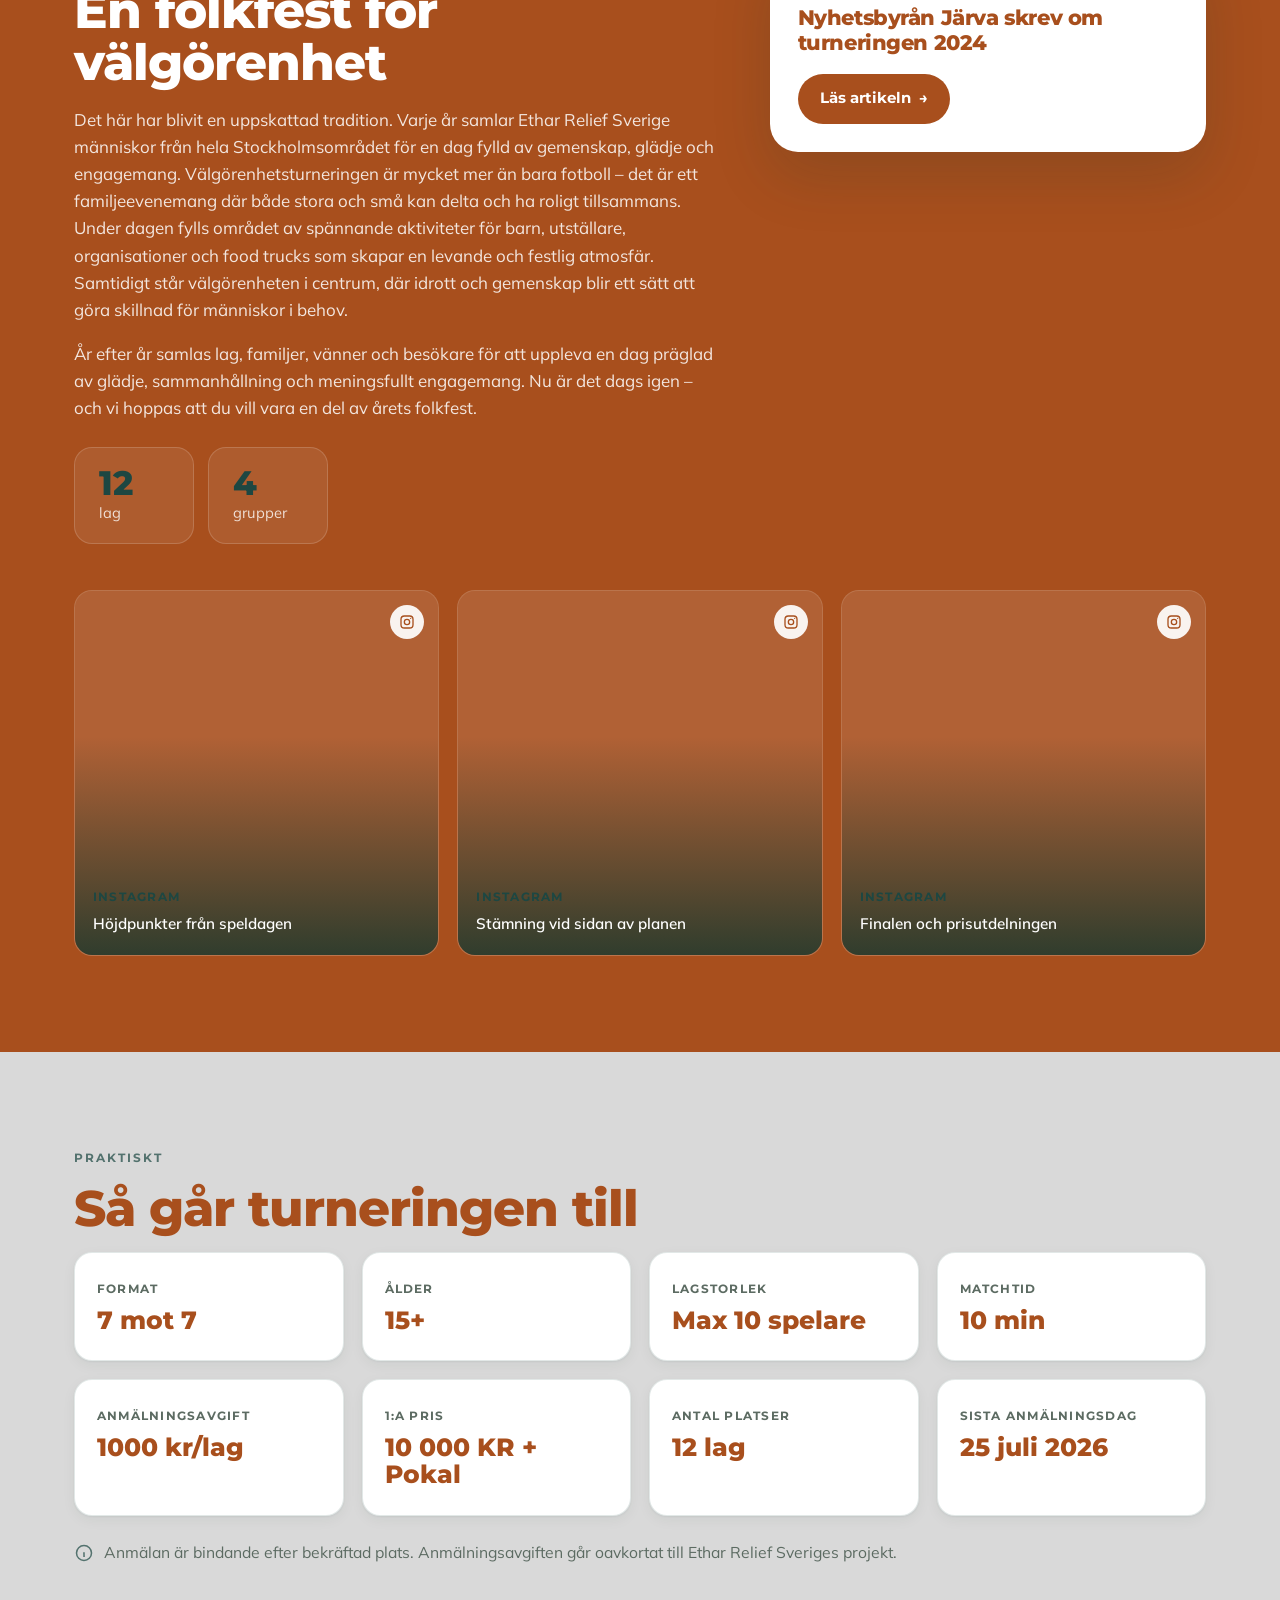
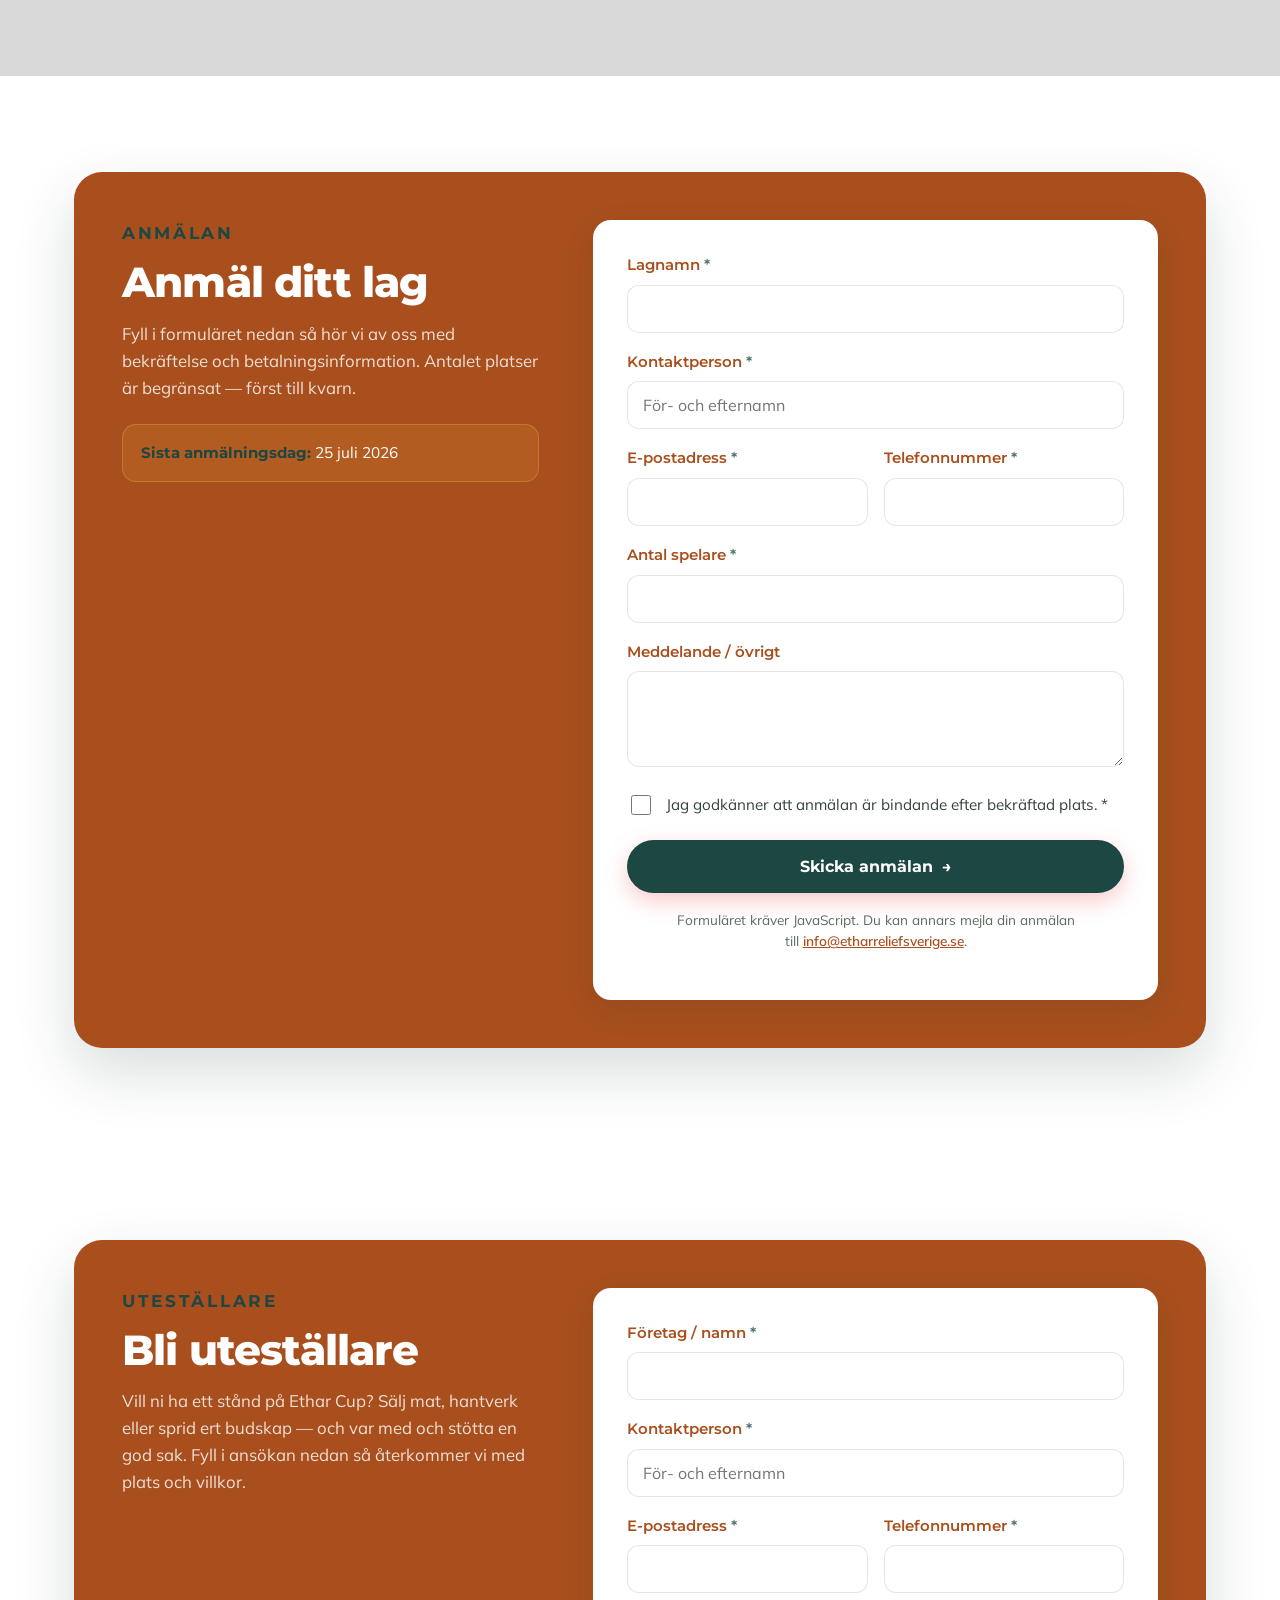
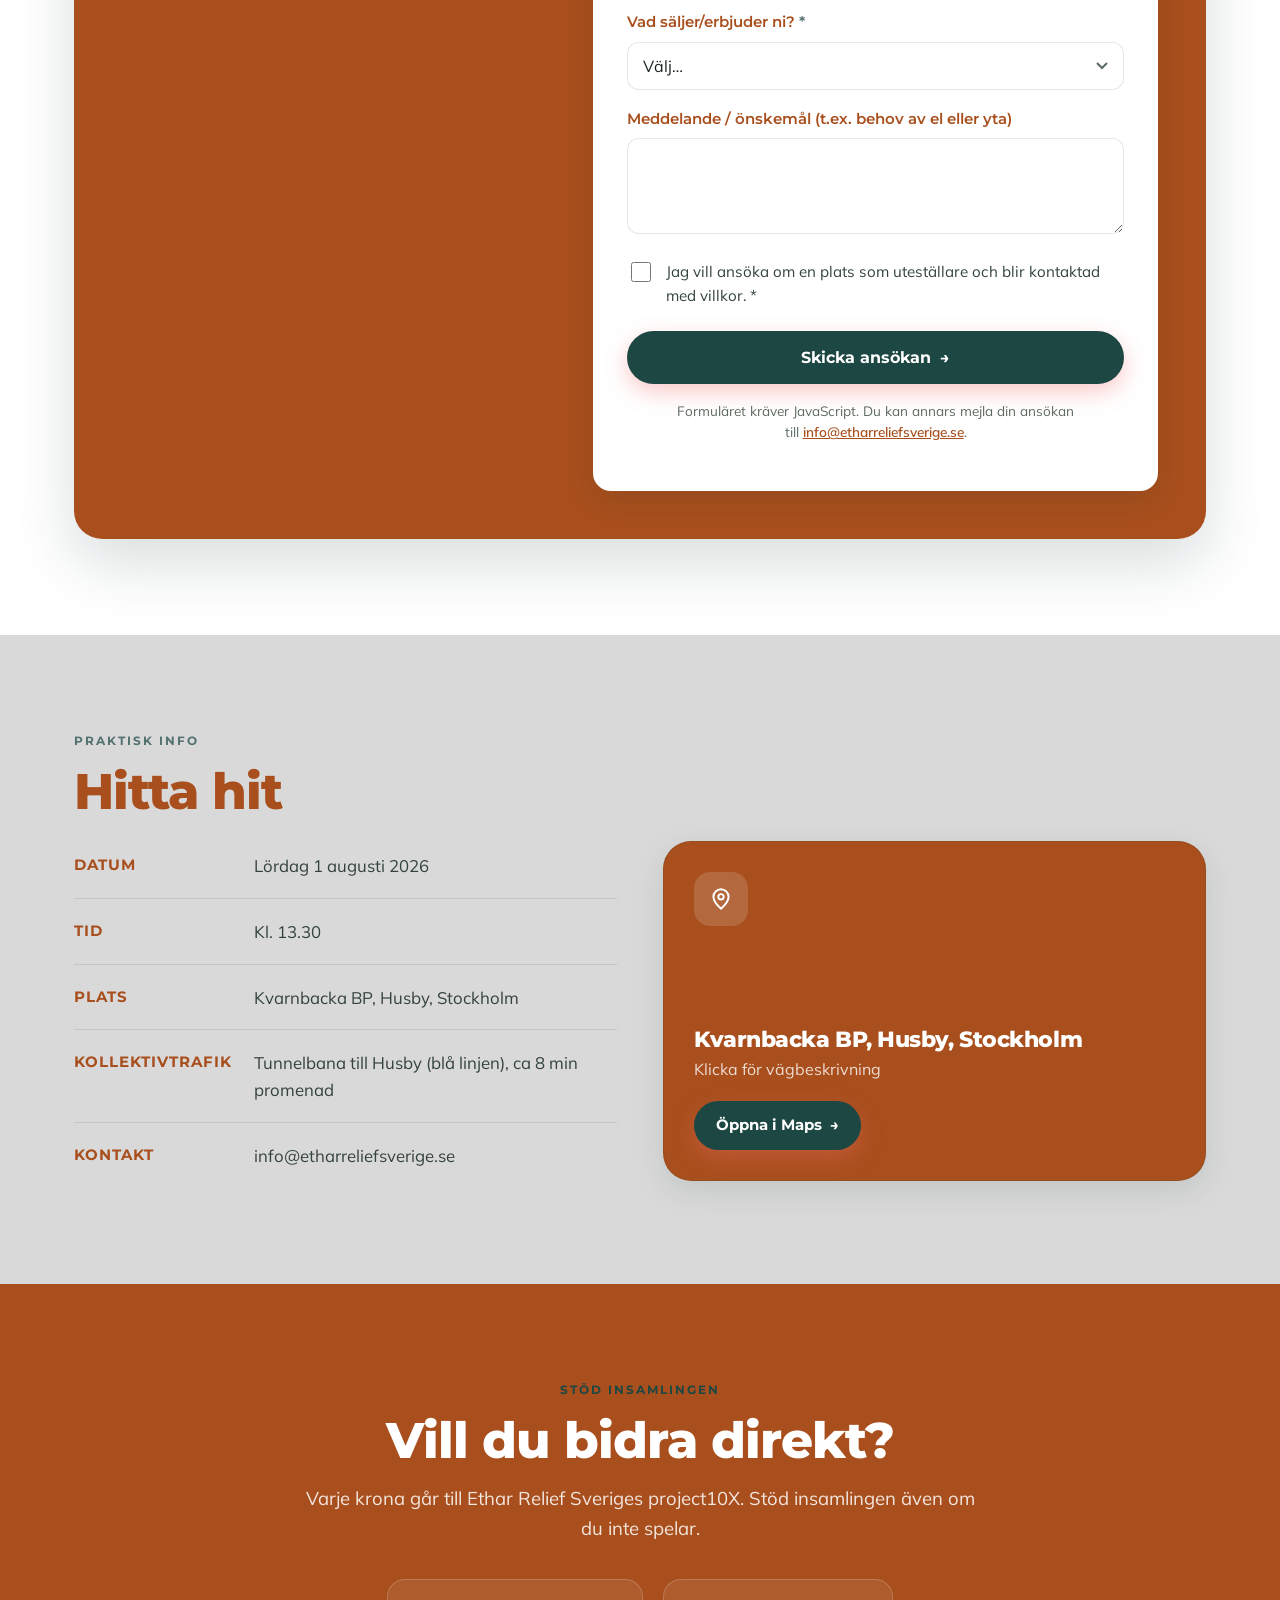
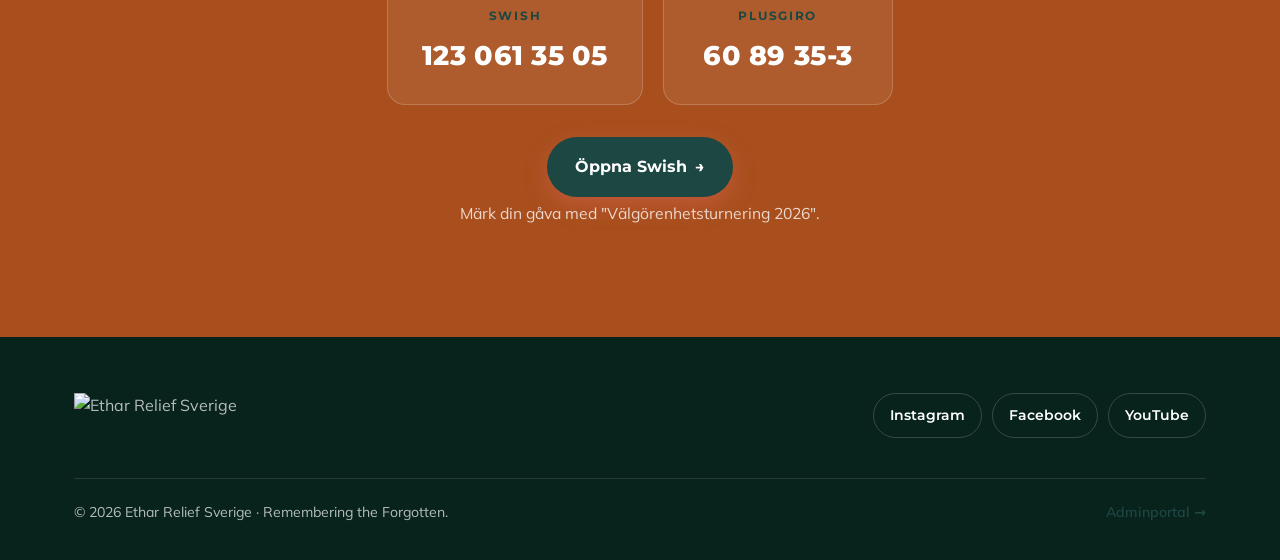
==== commit fed55070: "Use the organisation's actual config as merge base The previously supplied config was not their fina" ====
--- a/index.html
+++ b/index.html
@@ -5,7 +5,7 @@
 <meta name="viewport" content="width=device-width, initial-scale=1">
 <title>Välgörenhetsturneringen 2026 — Ethar Relief Sverige</title>
 <meta name="description" content="Välgörenhetsturneringen — en fotbollsturnering för välgörenhet. En dag av gemenskap, glädje och givande till förmån för människor i Sudan, Etiopien, Somalia och Yemen. Anmäl ditt lag idag.">
-<meta name="theme-color" content="#bd8100">
+<meta name="theme-color" content="#a84f1d">
 
 <!-- Open Graph -->
 <meta property="og:type" content="website">
@@ -71,12 +71,12 @@
   "brand": {
     "name": "Ethar Relief Sverige",
     "tagline": "Remembering the Forgotten",
-    "logoUrl": "",
-    "primary": "#bd8100",
-    "primaryDark": "#d5ae6d",
-    "accent": "#d65c5c",
-    "accentDark": "#f50000",
-    "bg": "#F5F5F3"
+    "logoUrl": "https://www.etharreliefsverige.se/wp-content/uploads/2026/02/Beige-Blue-Simple-Geometric-Research-Project-Presentation.png",
+    "primary": "#a84f1d",
+    "primaryDark": "#a84f1d",
+    "accent": "#1d4742",
+    "accentDark": "#53726e",
+    "bg": "#d9d9d9"
   },
   "nav": {
     "donateLabel": "Donera",
@@ -210,16 +210,19 @@
     },
     "instagram": [
       {
-        "url": "https://www.instagram.com/p/DMIUlujI0Ue/",
-        "caption": "Höjdpunkter från speldagen"
+        "url": "https://www.etharreliefsverige.se/wp-content/uploads/2026/07/turn4.jpeg",
+        "caption": "Höjdpunkter från speldagen",
+        "imageUrl": "https://www.etharreliefsverige.se/wp-content/uploads/2026/07/turn3.jpeg"
       },
       {
         "url": "https://www.instagram.com/p/DMZwj5voT07/",
-        "caption": "Stämning vid sidan av planen"
+        "caption": "Stämning vid sidan av planen",
+        "imageUrl": "https://www.etharreliefsverige.se/wp-content/uploads/2026/07/turn1.jpeg"
       },
       {
         "url": "https://www.instagram.com/p/DM_U0Iwon1z/",
-        "caption": "Finalen och prisutdelningen"
+        "caption": "Finalen och prisutdelningen",
+        "imageUrl": "https://www.etharreliefsverige.se/wp-content/uploads/2026/07/turn2.jpeg"
       }
     ]
   },
